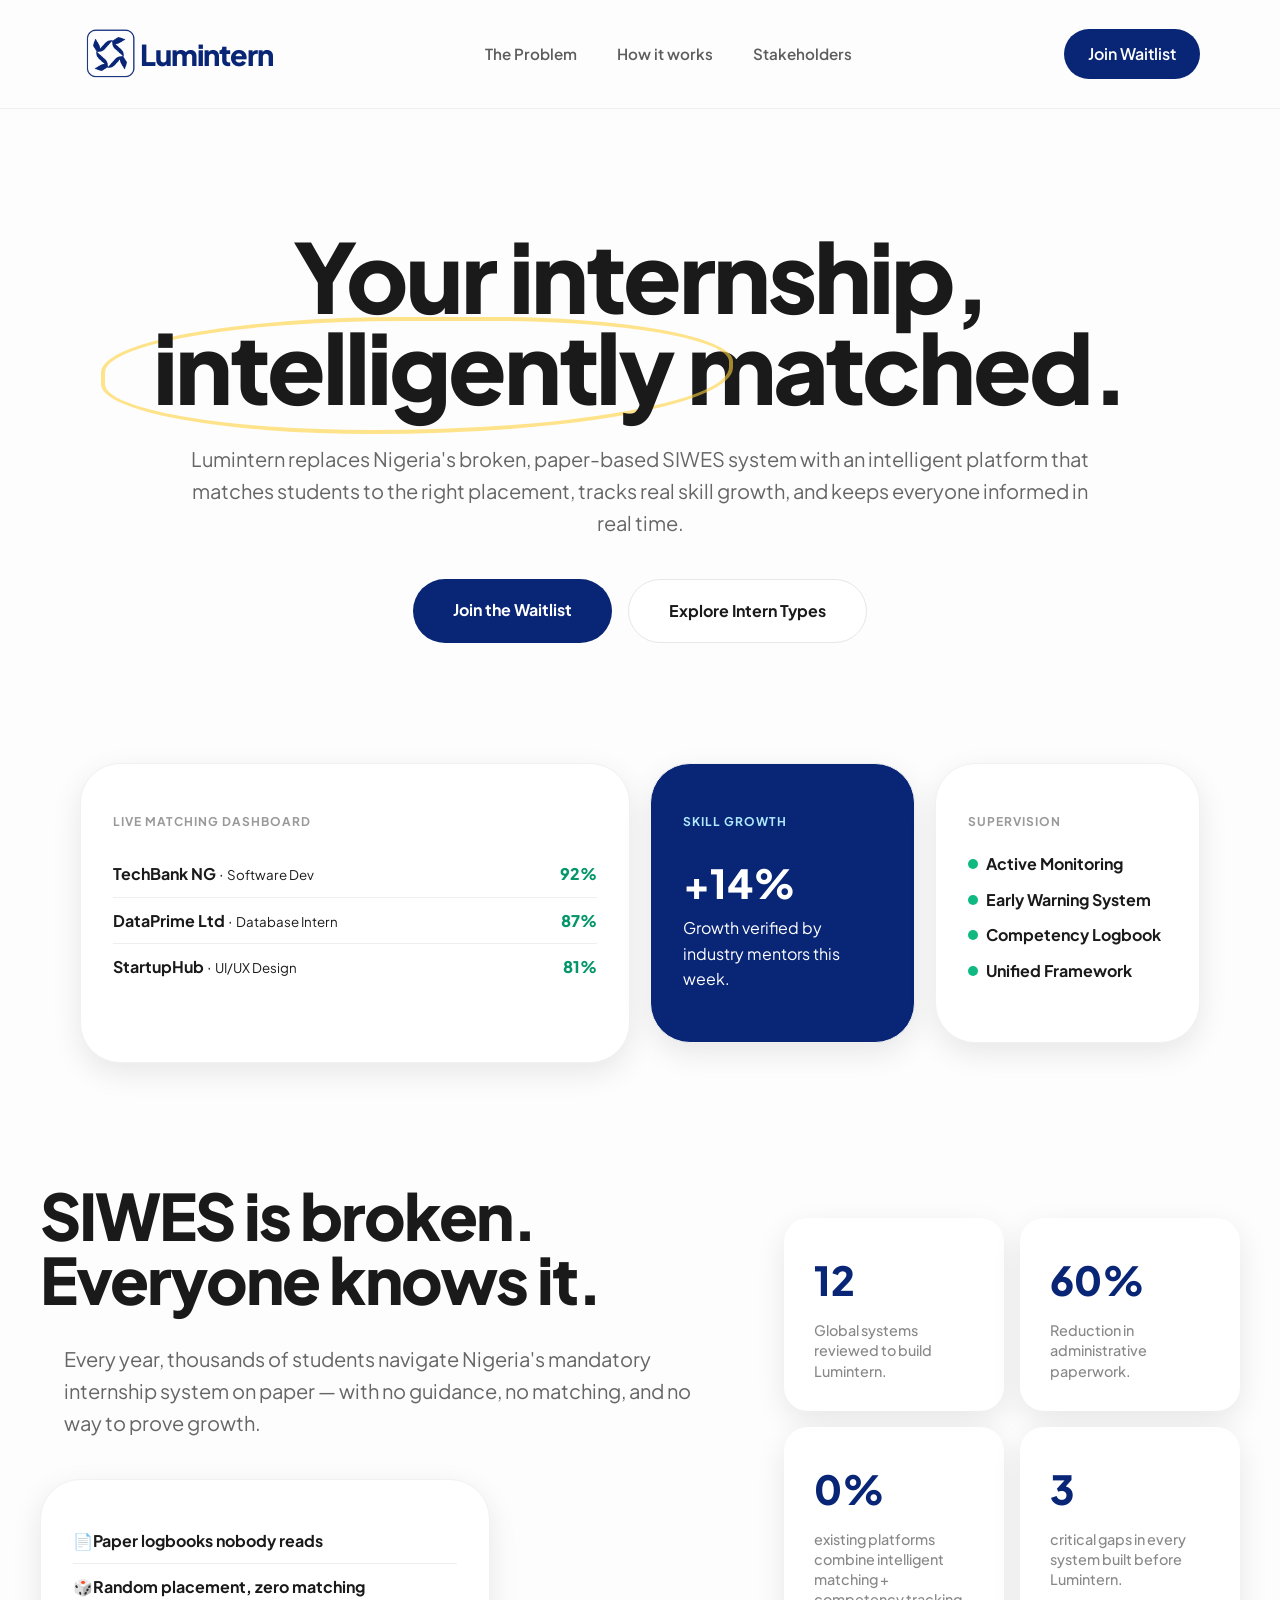
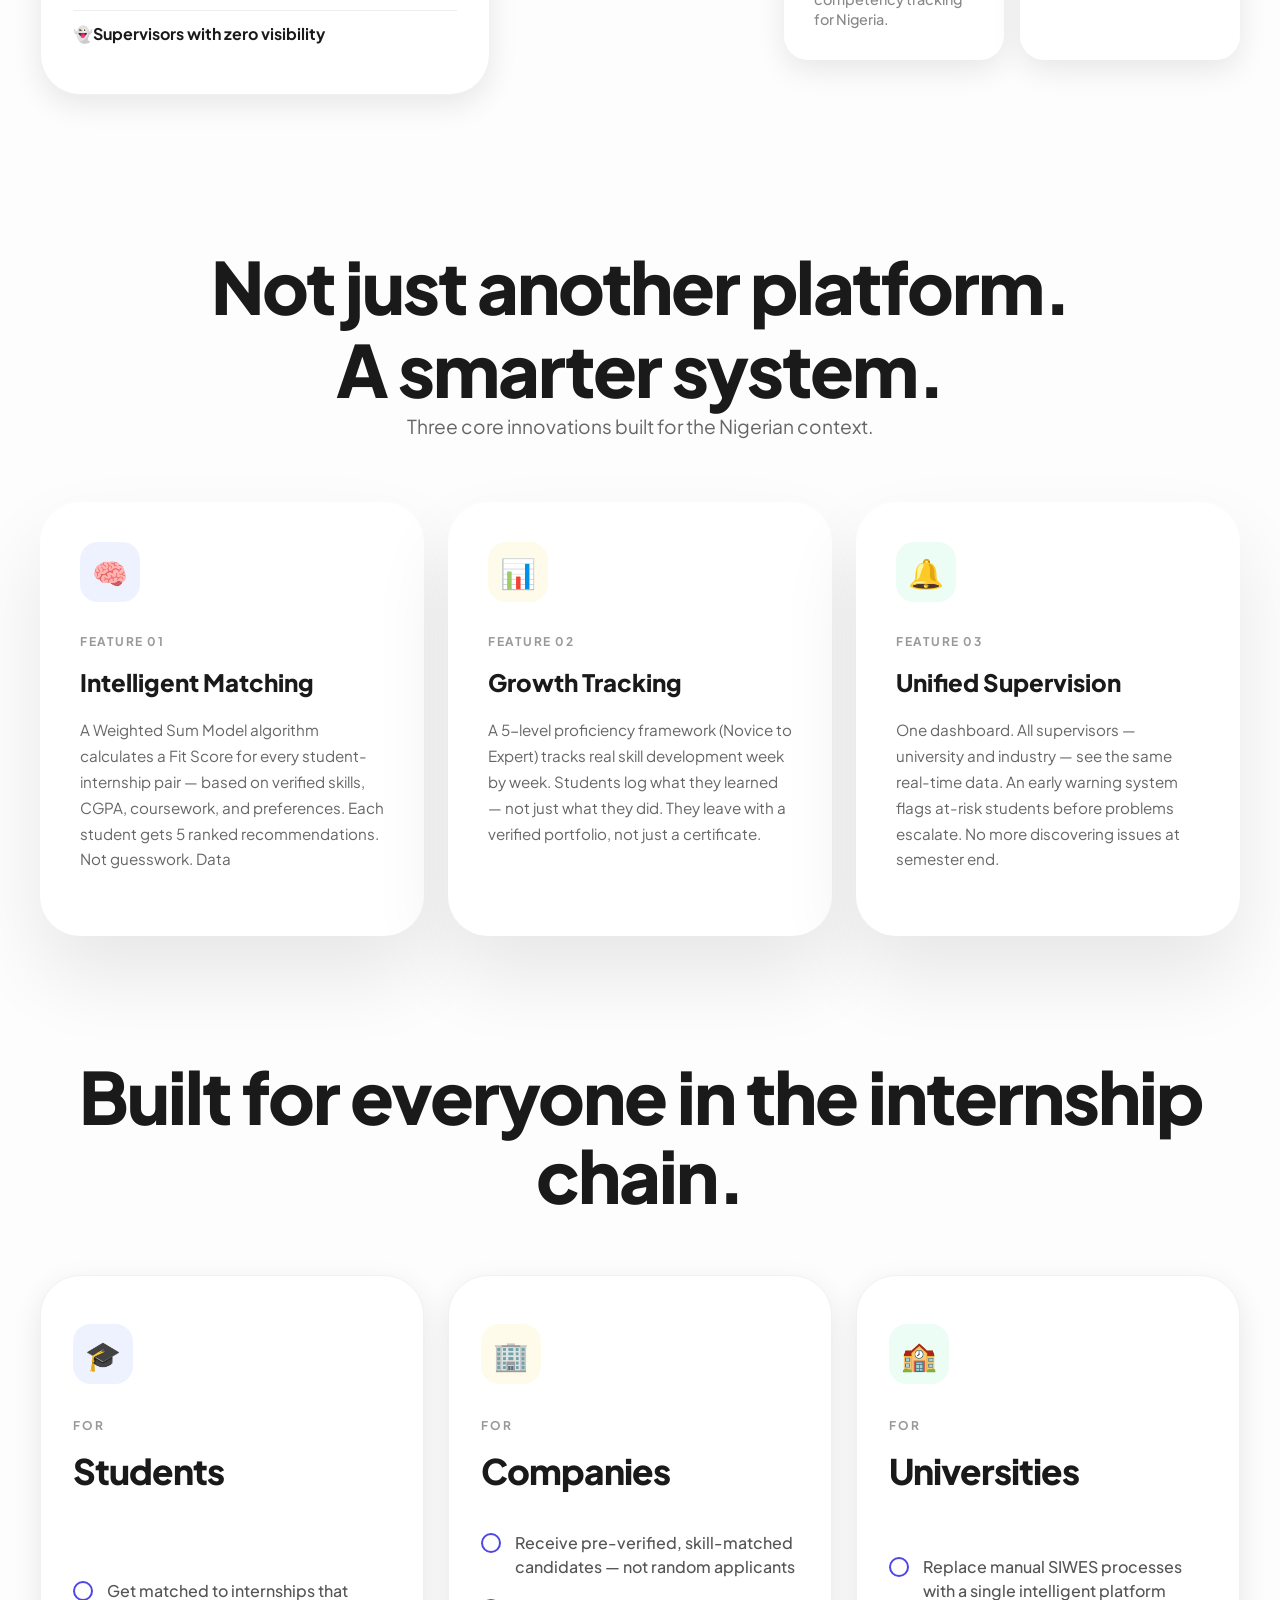
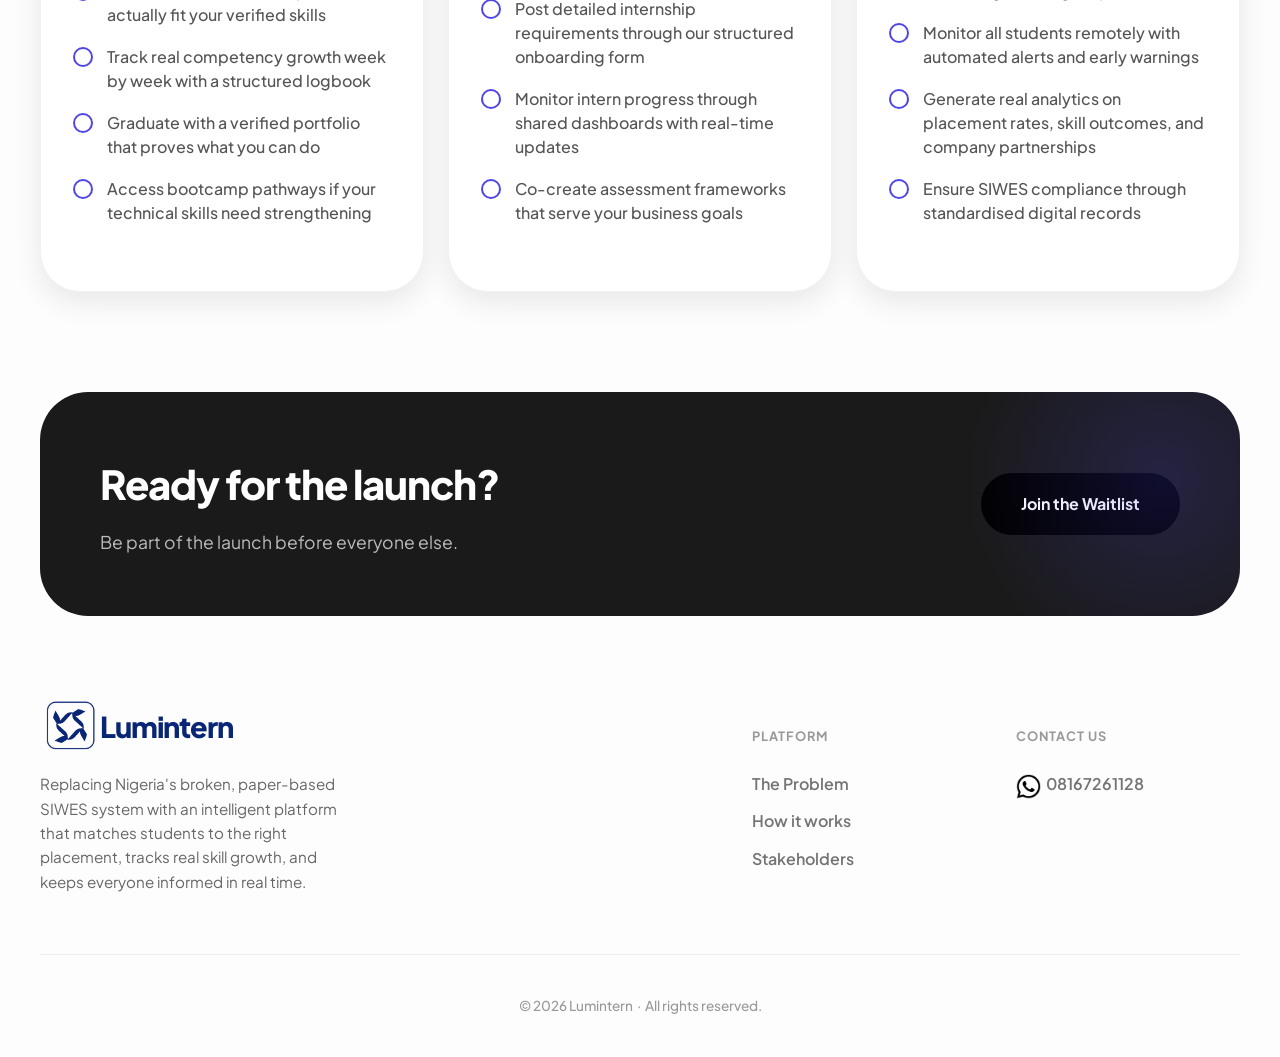
==== index.html @ 6b746ff4 "initial commit" ====
<!DOCTYPE html>
<html lang="en">
<head>
    <meta charset="UTF-8">
    <meta name="viewport" content="width=device-width, initial-scale=1.0">
    <title>Lumintern | Nigeria's Intelligent Internship Platform</title>
    <link rel="preconnect" href="https://fonts.googleapis.com">
    <link rel="preconnect" href="https://fonts.gstatic.com" crossorigin>
    <link href="https://fonts.googleapis.com/css2?family=Plus+Jakarta+Sans:wght@400;500;600;700;800&display=swap" rel="stylesheet">
    
    <style>
        :root {
            --bg: #FDFDFD;
            --text: #1A1A1A;
            --primary: #4f46e5;
            --accent: #FFD23F;
            --card-bg: #FFFFFF;
            --student-bg: #EEF2FF;
            --company-bg: #FFFBEB;
            --uni-bg: #ECFDF5;
        }

        * { margin: 0; padding: 0; box-sizing: border-box; }
        html { scroll-behavior: smooth; }

        body {
            font-family: 'Plus Jakarta Sans', sans-serif;
            background-color: var(--bg);
            color: var(--text);
            line-height: 1.6;
        }

        /* ── NAVIGATION ── */
        nav {
            display: flex;
            justify-content: space-between;
            align-items: center;
            padding: 24px 80px;
            position: sticky;
            top: 0;
            background: rgba(253, 253, 253, 0.9);
            backdrop-filter: blur(10px);
            z-index: 1000;
            border-bottom: 1px solid rgba(0,0,0,0.05);
        }

        .logo { font-weight: 800; font-size: 1.8rem; letter-spacing: -1px; text-decoration: none; color: var(--text); }
        
        .nav-links { display: flex; gap: 40px; list-style: none; }
        .nav-links a { text-decoration: none; color: var(--text); font-weight: 600; font-size: 0.95rem; opacity: 0.7; }
        .btn-nav { background: #092676; color: white; padding: 12px 24px; border-radius: 100px; text-decoration: none; font-weight: 600; }


        .top-logo{
            display: flex;
            align-items: center;

        }
        .top-logo a{
            color: #092676;
        }
        .Bottom-logo{
             display: flex;
            align-items: center;
        }

        .Bottom-logo a{
               color: #092676;
        }

        /* ── HERO SECTION ── */
        .hero { text-align: center; padding: 120px 20px 80px; max-width: 1100px; margin: 0 auto; }
        .tagline { background: #f1f5f9; padding: 8px 16px; border-radius: 100px; font-size: 0.85rem; font-weight: 700; color: var(--primary); margin-bottom: 24px; display: inline-block; }
        
        .hero h1 { font-size: clamp(3rem, 8vw, 6rem); font-weight: 800; line-height: 0.95; letter-spacing: -3px; margin-bottom: 32px; }
        .highlight { position: relative; z-index: 1; }
        .highlight::after { content: ""; position: absolute; left: -10%; top: 10%; width: 120%; height: 90%; border: 4px solid var(--accent); border-radius: 50% 40% 60% 45%; z-index: -1; opacity: 0.6; }

        .hero p { font-size: 1.25rem; color: #666; max-width: 900px; margin: 0 auto 40px; }
        .cta-group { display: flex; gap: 16px; justify-content: center; }
        .btn-primary { background: #092676; color: white; padding: 18px 40px; border-radius: 100px; text-decoration: none; font-weight: 700; transition: 0.3s; }
        .btn-secondary { background: white; border: 1px solid #E5E7EB; color: var(--text); padding: 18px 40px; border-radius: 100px; text-decoration: none; font-weight: 700; }

        /* ── BENTO DASHBOARD ── */
        .dashboard-grid { max-width: 1200px; margin: 40px auto 100px; display: grid; grid-template-columns: repeat(4, 1fr); gap: 20px; padding: 0 40px; }
        .card { background: var(--card-bg); border-radius: 32px; padding: 32px; border: 1px solid #F1F1F1; box-shadow: 0 10px 30px rgba(0,0,0,0.19); }
        .card-main { grid-column: span 2; grid-row: span 2; }
        .card h4 { font-size: 0.75rem; text-transform: uppercase; color: #999; margin-bottom: 20px; letter-spacing: 1px; }

        /* ── STAKEHOLDERS ── */
        .stakeholders { padding: 100px 40px; background: #F8F9FA; border-radius: 60px; margin: 0 20px; }
        .section-title { text-align: center; font-size: 3.5rem; font-weight: 800; letter-spacing: -2px; margin-bottom: 60px; }
        .stakeholder-grid { display: grid; grid-template-columns: repeat(3, 1fr); gap: 24px; max-width: 1200px; margin: 0 auto; }
        .s-card { border-radius: 40px; padding: 48px 32px; transition: 0.3s; border: 1px solid rgba(0,0,0,0.03); text-align: left; }
        .s-card:hover { transform: translateY(-10px); }
        .s-card h3 { font-size: 1.8rem; font-weight: 800; margin: 24px 0 16px; color: var(--text); }
        .s-card ul { list-style: none; opacity: 0.8; font-weight: 600; }
        .s-card li { margin-bottom: 12px; display: flex; gap: 10px; }

        .icon-box { width: 56px; height: 56px; background: white; border-radius: 16px; display: flex; align-items: center; justify-content: center; font-size: 1.5rem; box-shadow: 0 8px 16px rgba(0,0,0,0.05); }

        .bg-student { background: var(--student-bg); }
        .bg-company { background: var(--company-bg); }
        .bg-uni     { background: var(--uni-bg); }


        .btn-primary-cta { background: #000000; color: white; padding: 18px 40px; border-radius: 100px; text-decoration: none; font-weight: 700; transition: 0.3s; }

        @media (max-width: 1024px) {
            nav { padding: 20px; }
            .nav-links { display: none; }
            .dashboard-grid, .stakeholder-grid { grid-template-columns: 1fr; }
            .card-main { grid-column: span 1; }
        }



        .container { max-width: 1200px; margin: 0 auto;
        padding: 20px 0px; }

        .contect-us-whatsapp{
            display: flex;
            gap: 5px;
            align-items: center;
        }
        
        .card-siwes {
            background: white;
            border-radius: 40px;
            padding: 38px 32px;
            text-align: left;
            border: 1px solid #F1F1F1;
            box-shadow: 0 10px 30px rgba(0,0,0,0.09);
            transition: transform 0.3s ease;
            display: flex;
            flex-direction: column;
            max-width:  450px;
        }

        .card-siwes:hover {
            transform: translateY(-10px);
            box-shadow: 0 40px 80px rgba(0,0,0,0.05);
        }

        /* ── SECTION 1: THE PROBLEM ── */
        .problem-section {
            display: grid;
            grid-template-columns: 1.2fr 0.8fr;
            gap: 60px;
            margin-bottom: 150px;
            align-items: center;
        }

        .problem-text h2 {
            font-size: clamp(2.5rem, 5vw, 4rem);
            font-weight: 800;
            letter-spacing: -2px;
            line-height: 1;
            margin-bottom: 32px;
        }

        .problem-statement {
            font-size: 1.25rem;
            color: #666;
            line-height: 1.6;
            border-left: 4px solid var(--accent-amber);
            padding-left: 24px;
            margin-bottom: 40px;
        }
        br{
            padding: 0;
            margin: 0;
        }
        /* Bento Stat Grid for Problems */
        .stat-grid {
            display: grid;
            grid-template-columns: 1fr 1fr;
            gap: 16px;
        }

        .stat-card {
            background: white;
            padding: 30px;
            border-radius: 24px;
            border: 1px solid var(--card-border);
            box-shadow: 0 10px 30px rgba(0,0,0,0.09);
        }

        .stat-card h3 {
            font-size: 2.5rem;
            font-weight: 800;
            margin-bottom: 8px;
            color:#092676;
        }

        .stat-card p {
            font-size: 0.9rem;
            color: #888;
            font-weight: 500;
            line-height: 1.4;
        }

        /* ── SECTION 2: THE SYSTEM ── */
        .system-header {
            text-align: center;
            margin-bottom: 60px;
        }

        .system-header h2 {
            font-size: 4.5rem;
            font-weight: 800;
            letter-spacing: -2px;
            line-height: 1.15;
        }

        .system-grid {
            display: grid;
            grid-template-columns: repeat(3, 1fr);
            gap: 24px;
        }

        .feature-card {
            background: white;
            padding: 40px;
            border-radius: 40px;
            border: 1px solid var(--card-border);
            display: flex;
            flex-direction: column;
            transition: 0.3s;
            box-shadow: 0 40px 80px rgba(0,0,0,0.09);
        }

        .feature-card:hover {
            transform: translateY(-10px);
            box-shadow: 0 40px 80px rgba(0,0,0,0.25);
        }

        .feature-icon {
            width: 60px;
            height: 60px;
            border-radius: 18px;
            display: flex;
            align-items: center;
            justify-content: center;
            font-size: 1.8rem;
            margin-bottom: 30px;
        }

        /* Feature specific icons/tags */
        .icon-blue { background: #EEF2FF; color: var(--primary); }
        .icon-amber { background: #FFFBEB; color: var(--accent-amber); }
        .icon-teal { background: #ECFDF5; color: var(--accent-teal); }

        .feature-card h4 {
            font-size: 0.75rem;
            text-transform: uppercase;
            letter-spacing: 1.5px;
            color: #999;
            margin-bottom: 12px;
        }

        .feature-card h3 {
            font-size: 1.5rem;
            font-weight: 800;
            margin-bottom: 16px;
        }

        .feature-card p {
            font-size: 0.95rem;
            color: #666;
            line-height: 1.7;
            margin-bottom: 24px;
        }

        .feature-tag {
            margin-top: auto;
            display: inline-block;
            padding: 6px 14px;
            background: #F8F9FA;
            border-radius: 100px;
            font-size: 0.75rem;
            font-weight: 700;
            color: #666;
        }

        @media (max-width: 992px) {
            .problem-section, .system-grid { grid-template-columns: 1fr; }
        }


        .stakeholder-container { 
            max-width: 1200px; 
            margin: 0 auto; 
            text-align: center; 
        padding: 100px 0px;}

        .header h2 {
            font-size: clamp(2.5rem, 8vw, 4.5rem);
            font-weight: 800;
            letter-spacing: -2px;
            line-height: 1.1;
            margin-bottom: 60px;
        }

        .stakeholder-grid {
            display: grid;
            grid-template-columns: repeat(3, 1fr);
            gap: 24px;
        }

        .card {
            background: white;
            border-radius: 40px;
            padding: 48px 32px;
            text-align: left;
            border: 1px solid #F1F1F1;
            box-shadow: 0 10px 30px rgba(0,0,0,0.09);
            transition: transform 0.3s ease;
            display: flex;
            flex-direction: column;
        }

        .card:hover {
            transform: translateY(-10px);
            box-shadow: 0 40px 80px rgba(0,0,0,0.05);
        }

        .icon-wrap {
            width: 60px;
            height: 60px;
            border-radius: 18px;
            display: flex;
            align-items: center;
            justify-content: center;
            font-size: 1.8rem;
            margin-bottom: 32px;
        }

        /* Themed Icon Boxes */
        .icon-student { background: #EEF2FF; }
        .icon-company { background: #FFFBEB; }
        .icon-uni     { background: #ECFDF5; }

        .label {
            font-size: 0.75rem;
            text-transform: uppercase;
            letter-spacing: 2px;
            font-weight: 700;
            color: #999;
            margin-bottom: 8px;
        }

        .card h3 {
            font-size: 2.2rem;
            font-weight: 800;
            letter-spacing: -1px;
            margin: 0 0 32px 0;
        }

        .perks-list {
            list-style: none;
            padding: 0;
            margin-top: auto;
        }

        .perks-list li {
            font-size: 1rem;
            font-weight: 500;
            line-height: 1.5;
            margin-bottom: 18px;
            display: flex;
            gap: 14px;
            color: #555;
        }

        /* The blue circle bullets from your screenshot */
        .bullet {
            width: 20px;
            height: 20px;
            border-radius: 50%;
            border: 2px solid var(--primary);
            flex-shrink: 0;
            margin-top: 2px;
            position: relative;
        }

        @media (max-width: 1024px) {
            .stakeholder-grid { grid-template-columns: 1fr; }
            .card { padding: 40px; }
        }


        .footer-container {
            max-width: 1200px;
            margin: 0 auto;
        }

        /* ── NEWSLETTER / WAITLIST CARD ── */
        .waitlist-card {
            background: var(--text);
            color: white;
            border-radius: 48px;
            padding: 60px;
            display: flex;
            justify-content: space-between;
            align-items: center;
            gap: 40px;
            margin-bottom: 80px;
            position: relative;
            overflow: hidden;
        }

        /* Subtle background glow */
        .waitlist-card::after {
            content: "";
            position: absolute;
            top: -50%;
            right: -10%;
            width: 400px;
            height: 400px;
            background: radial-gradient(circle, rgba(79, 70, 229, 0.2) 0%, transparent 70%);
            pointer-events: none;
        }

        .waitlist-content h2 {
            font-size: 2.5rem;
            font-weight: 800;
            letter-spacing: -1px;
            margin-bottom: 12px;
        }

        .waitlist-content p {
            font-size: 1.1rem;
            opacity: 0.7;
            max-width: 400px;
        }

        .waitlist-form {
            display: flex;
            gap: 12px;
            
            max-width: 500px;
        }

        .waitlist-form input {
            flex: 1;
            padding: 18px 24px;
            border-radius: 100px;
            border: 1px solid rgba(255,255,255,0.1);
            background: rgba(255,255,255,0.05);
            color: white;
            font-family: inherit;
            font-size: 1rem;
            outline: none;
        }

        .waitlist-form input:focus {
            border-color: var(--primary);
            background: rgba(255,255,255,0.1);
        }

        .btn-submit {
            background: white;
            color: var(--text);
            padding: 20px 32px;
            border-radius: 100px;
            border: none;
            font-weight: 700;
            cursor: pointer;
            transition: 0.2s;
        }

        .btn-submit:hover {
            background: var(--primary);
            color: white;
            transform: scale(1.05);
        }

        /* ── FOOTER LINKS ── */
        .main-footer {
            display: grid;
            grid-template-columns: 3fr 1fr 1fr;
            gap: 40px;
            padding-bottom: 60px;
            border-bottom: 1px solid #eee;
        }

        .brand-info p {
            color: #666;
            font-size: 0.95rem;
            max-width: 300px;
            margin-top: 16px;
        }

        .footer-col h4 {
            margin-top: 30px;
            font-size: 0.8rem;
            text-transform: uppercase;
            letter-spacing: 1px;
            color: #999;
            margin-bottom: 24px;
        }

        .footer-col ul {
            list-style: none;
            padding: 0;
        }

        .footer-col li {
            margin-bottom: 12px;
        }

        .footer-col a {
            text-decoration: none;
            color: var(--text);
            font-weight: 600;
            opacity: 0.6;
            transition: 0.2s;
        }

        .footer-col a:hover {
            opacity: 1;
            color: var(--primary);
        }

        .bottom-bar {
            padding: 40px 0;
            color: #999;
            font-size: 0.85rem;
            font-weight: 500;
            text-align: center;
        }

        @media (max-width: 992px) {
            .waitlist-card { flex-direction: column; text-align: center; padding: 40px 20px; }
            .waitlist-form { flex-direction: column; width: 100%; }
            .btn-submit { padding: 18px; }
            .main-footer { grid-template-columns: 1fr 1fr; }
        }

        
    </style>
</head>
<body>

    <nav>
        <div class="top-logo">
            <img src="images/blueGroup 128.png" alt="Top-logo" width="60px" height="60px">
            <a href="#" class="logo">Lumintern</span></a>
        </div>
        <ul class="nav-links">
            <li><a href="#problem">The Problem</a></li>
            <li><a href="#how">How it works</a></li>
            <li><a href="#who">Stakeholders</a></li>
        </ul>
        <a href="halt.html" class="btn-nav">Join Waitlist</a>
    </nav>

    <header class="hero">
        
        <h1>Your internship, <br> <span class="highlight">intelligently</span> matched.</h1>
        <p>Lumintern replaces Nigeria's broken, paper-based SIWES system with an intelligent platform that matches students to the right placement, tracks real skill growth, and keeps everyone informed in real time.</p>
        <div class="cta-group">
            <a href="halt.html" class="btn-primary">Join the Waitlist</a>
            <a href="options.html" class="btn-secondary">Explore Intern Types</a>
        </div>
    </header>

    <section class="dashboard-grid">
        <div class="card card-main">
            <h4>Live Matching Dashboard</h4>
            <div style="padding: 10px 0; border-bottom: 1px solid #eee;">
                <strong>TechBank NG</strong> · <small>Software Dev</small> <span style="float:right; color:#059669; font-weight:800;">92%</span>
            </div>
            <div style="padding: 10px 0; border-bottom: 1px solid #eee;">
                <strong>DataPrime Ltd</strong> · <small>Database Intern</small> <span style="float:right; color:#059669; font-weight:800;">87%</span>
            </div>
            <div style="padding: 10px 0;">
                <strong>StartupHub</strong> · <small>UI/UX Design</small> <span style="float:right; color:#059669; font-weight:800;">81%</span>
            </div>
        </div>
        <div class="card" style="background: #092676; color: white;">
            <h4 style="color: #AFE9FD">Skill Growth</h4>
            <div style="font-size: 2.5rem; font-weight: 800;">+14%</div>
            <p>Growth verified by industry mentors this week.</p>
        </div>
        <div class="card">
            <h4>Supervision</h4>
            <div style="display: flex; align-items: center; gap: 8px; padding-bottom: 10px;">
                <div style="width:10px; height:10px; border-radius:50%; background:#10B981;"></div>
                <strong>Active Monitoring</strong>

                
            </div>

            <div style="display: flex; align-items: center; gap: 8px; padding-bottom: 10px;">
                <div style="width:10px; height:10px; border-radius:50%; background:#10B981;"></div>
                <strong>Early Warning System</strong>
                
                
            </div>

            
            <div style="display: flex; align-items: center; gap: 8px; padding-bottom: 10px;">
                <div style="width:10px; height:10px; border-radius:50%; background:#10B981;"></div>
                <strong>Competency Logbook</strong>
                
                
            </div>

            
            <div style="display: flex; align-items: center; gap: 8px; padding-bottom: 10px;">
                <div style="width:10px; height:10px; border-radius:50%; background:#10B981;"></div>
                <strong>Unified Framework </strong>
                
                
            </div>
        </div>
    </section>


    <div class="container" id="problem">
        
        <section class="problem-section">
            <div class="problem-text">
                <h2>SIWES is broken.<br>Everyone knows it.</h2>
                <p class="problem-statement">
                    Every year, thousands of students navigate Nigeria's mandatory internship system on paper — with no guidance, no matching, and no way to prove growth.
                </p>
                <div class="card-siwes">
            
            <div style="padding: 10px 0; border-bottom: 1px solid #eee;">
                <strong>📄Paper logbooks nobody reads</strong> 
            </div>
            <div style="padding: 10px 0; border-bottom: 1px solid #eee;">
                <strong>🎲Random placement, zero matching</strong>
            </div>
            <div style="padding: 10px 0;">
                <strong>👻Supervisors with zero visibility</strong>
            </div>
        </div>
            </div>

            <div class="stat-grid">
                <div class="stat-card">
                    <h3>12</h3>
                    <p>Global systems reviewed to build Lumintern.</p>
                </div>
                <div class="stat-card">
                    <h3>60%</h3>
                    <p>Reduction in administrative paperwork.</p>
                </div>
                <div class="stat-card">
                    <h3>0%</h3>
                    <p>existing platforms combine intelligent matching + competency tracking for Nigeria.</p>
                </div>
                <div class="stat-card">
                    <h3>3</h3>
                    <p>critical gaps in every system built before Lumintern.</p>
                </div>
                
        </section>

        <section class="system-header" id="how">
            <h2>Not just another platform.<br>A smarter system.</h2>
            <p style="color: #666; font-size: 1.2rem;">Three core innovations built for the Nigerian context.</p>
        </section>

        <main class="system-grid">
            <div class="feature-card">
                <div class="feature-icon icon-blue">🧠</div>
                <h4>Feature 01</h4>
                <h3>Intelligent Matching</h3>
                <p>A Weighted Sum Model algorithm calculates a Fit Score for every student-internship pair — based on verified skills, CGPA, coursework, and preferences. Each student gets 5 ranked recommendations. Not guesswork. Data</p>
                
            </div>

            <div class="feature-card">
                <div class="feature-icon icon-amber">📊</div>
                <h4>Feature 02</h4>
                <h3>Growth Tracking</h3>
                <p>A 5-level proficiency framework (Novice to Expert) tracks real skill development week by week. Students log what they learned — not just what they did. They leave with a verified portfolio, not just a certificate.</p>
                
            </div>

            <div class="feature-card">
                <div class="feature-icon icon-teal">🔔</div>
                <h4>Feature 03</h4>
                <h3>Unified Supervision</h3>
                <p>One dashboard. All supervisors — university and industry — see the same real-time data. An early warning system flags at-risk students before problems escalate. No more discovering issues at semester end.</p>
                
            </div>
        </main>

    </div>

   <div class="stakeholder-container" id="who">
        <header class="header">
            <h2>Built for everyone
                    in the internship chain.</h2>
        </header>

        <main class="stakeholder-grid">
            
            <section class="card">
                <div class="icon-wrap icon-student">🎓</div>
                <p class="label">For</p>
                <h3>Students</h3>
                <ul class="perks-list">
                    <li><div class="bullet"></div>Get matched to internships that actually fit your verified skills</li>
                    <li><div class="bullet"></div>Track real competency growth week by week with a structured logbook</li>
                    <li><div class="bullet"></div>Graduate with a verified portfolio that proves what you can do</li>
                    <li><div class="bullet"></div>Access bootcamp pathways if your technical skills need strengthening</li>
                </ul>
            </section>

            <section class="card">
                <div class="icon-wrap icon-company">🏢</div>
                <p class="label">For</p>
                <h3>Companies</h3>
                <ul class="perks-list">
                    <li><div class="bullet"></div>Receive pre-verified, skill-matched candidates — not random applicants</li>
                    <li><div class="bullet"></div>Post detailed internship requirements through our structured onboarding form</li>
                    <li><div class="bullet"></div>Monitor intern progress through shared dashboards with real-time updates</li>
                    <li><div class="bullet"></div>Co-create assessment frameworks that serve your business goals</li>
                </ul>
            </section>

            <section class="card">
                <div class="icon-wrap icon-uni">🏫</div>
                <p class="label">For</p>
                <h3>Universities</h3>
                <ul class="perks-list">
                    <li><div class="bullet"></div>Replace manual SIWES processes with a single intelligent platform</li>
                    <li><div class="bullet"></div>Monitor all students remotely with automated alerts and early warnings</li>
                    <li><div class="bullet"></div>Generate real analytics on placement rates, skill outcomes, and company partnerships</li>
                    <li><div class="bullet"></div>Ensure SIWES compliance through standardised digital records</li>
                </ul>
            </section>

        </main>
    </div> 
<footer class="footer-container">
        
        <section class="waitlist-card">
            <div class="waitlist-content">
                <h2>Ready for the launch?</h2>
                <p>Be part of the launch before everyone else.</p>
            </div>
            <form class="waitlist-form">
                
                <a href="halt.html" class="btn-primary-cta">Join the Waitlist</a>
            </form>
        </section>

        <div class="main-footer">
            <div class="brand-info">
                <div class="Bottom-logo">
                    <img src="images/blueGroup 128.png" alt="Top-logo" width="60px" height="60px">
                    <a href="#" class="logo">Lumi<span>ntern</span></a>
                </div>
                
                <p>Replacing Nigeria's broken, paper-based SIWES system with an 
                    intelligent platform that matches students to the
                     right placement, tracks real skill growth, and keeps everyone informed in real time.</p>
            </div>
            
            <div class="footer-col">
                <h4>Platform</h4>
                <ul>
                    <li><a href="#problem">The Problem</a></li>
                    <li><a href="#how">How it works</a></li>
                    <li><a href="#who">Stakeholders</a></li>
                </ul>
            </div>

             <div class="footer-col">
                <h4>Contact Us</h4>
                <ul class="contect-us-whatsapp">
                    <span><img src="images/whatsapp.png" alt="" width="25px" height="25px"></span>
                    <li><a href="https://wa.me/2348167261128" target="_blank">08167261128</a></li>
                </ul>
            </div>

           
        </div>

        <div class="bottom-bar" style="text-align: center;">
            <p >&copy; 2026 Lumintern &nbsp;·&nbsp; All rights reserved.</p>
            
        </div>
    </footer>
</body>
</html>
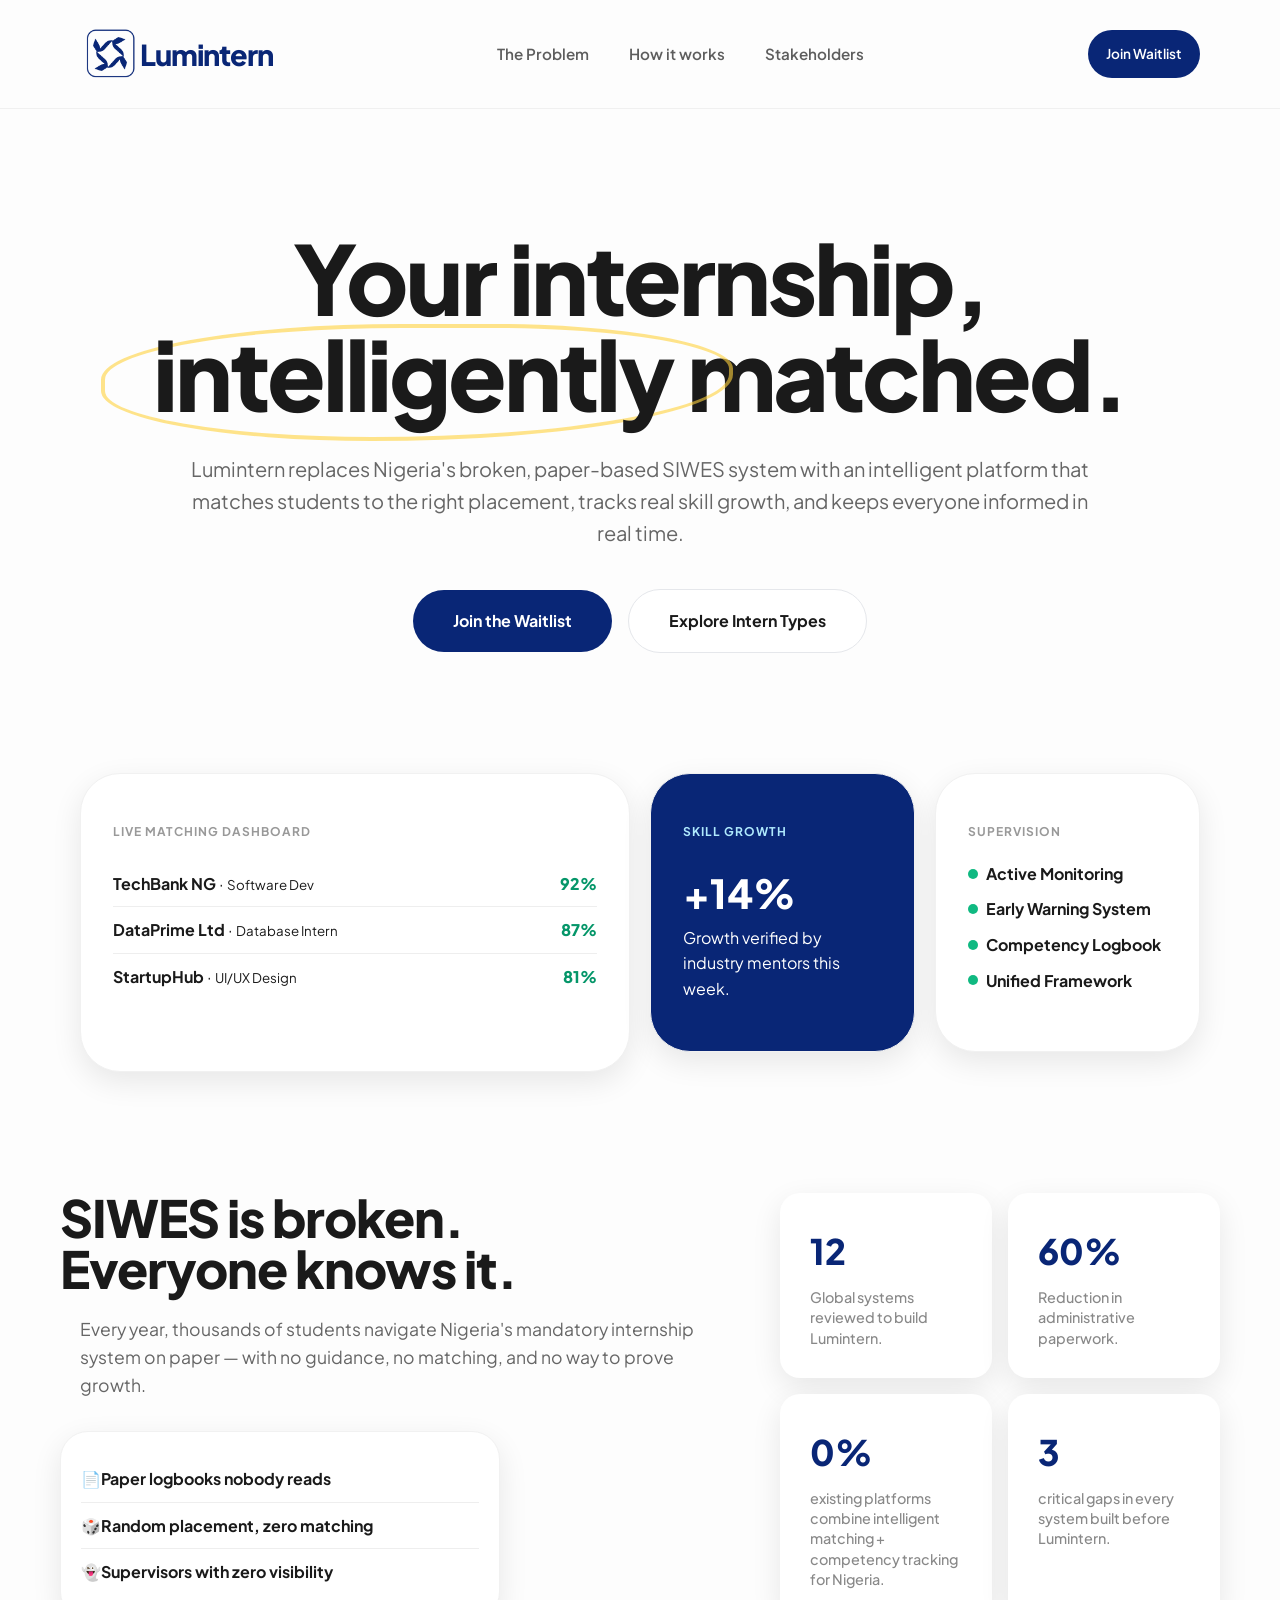
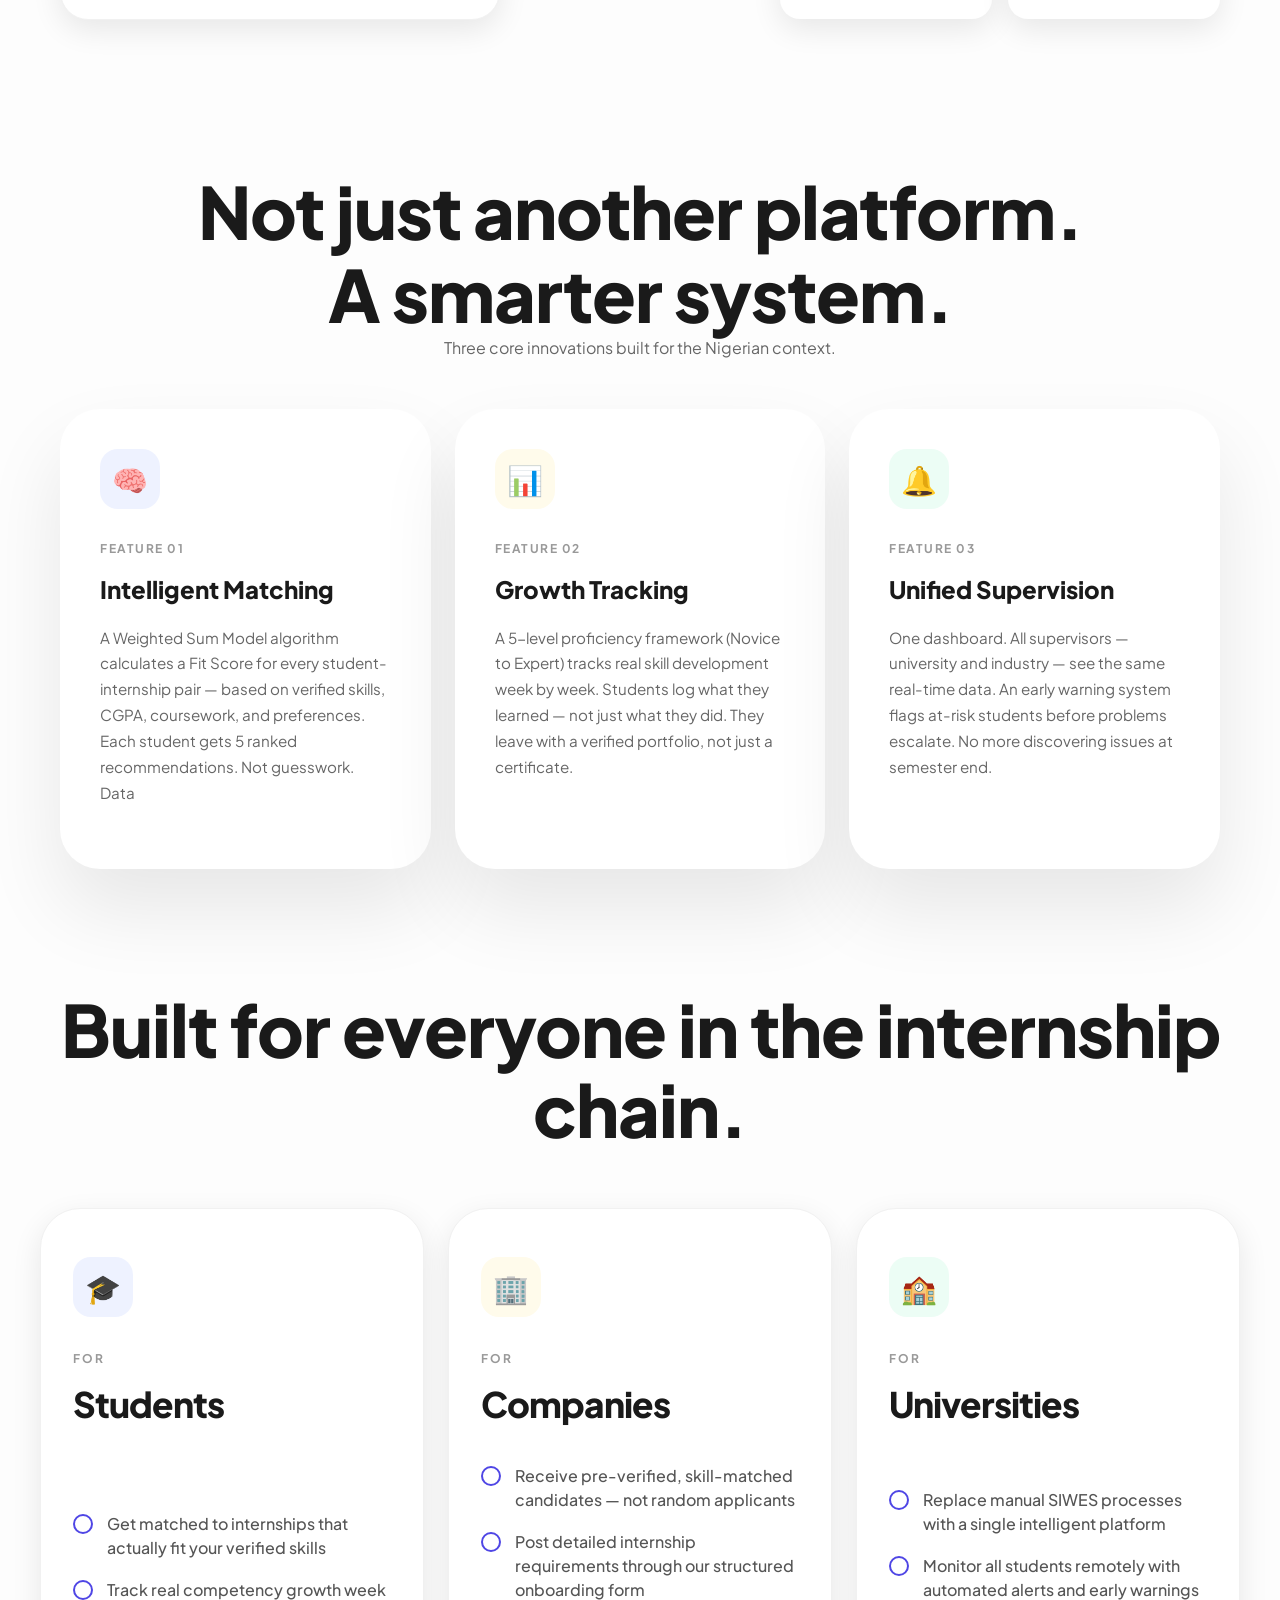
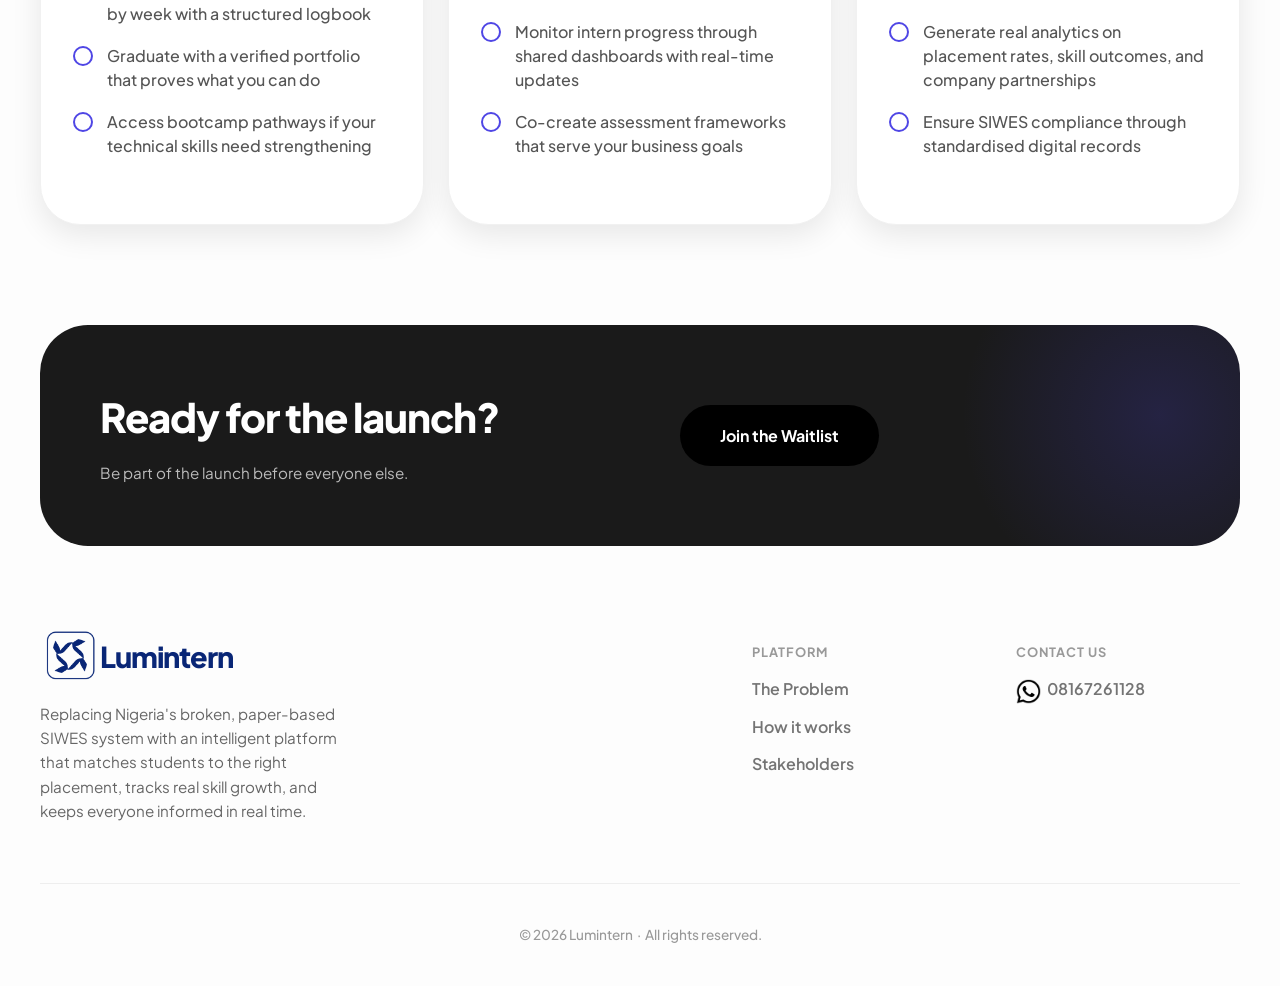
==== commit 90574453: "Added responsiveness for onboarding form" ====
--- a/index.html
+++ b/index.html
@@ -35,7 +35,7 @@
             display: flex;
             justify-content: space-between;
             align-items: center;
-            padding: 24px 80px;
+            padding: 16px 20px;
             position: sticky;
             top: 0;
             background: rgba(253, 253, 253, 0.9);
@@ -48,7 +48,7 @@
         
         .nav-links { display: flex; gap: 40px; list-style: none; }
         .nav-links a { text-decoration: none; color: var(--text); font-weight: 600; font-size: 0.95rem; opacity: 0.7; }
-        .btn-nav { background: #092676; color: white; padding: 12px 24px; border-radius: 100px; text-decoration: none; font-weight: 600; }
+        .btn-nav { background: #092676; color: white; padding: 12px 24px; border-radius: 100px; text-decoration: none; font-weight: 600; min-height: 48px; display: inline-flex; align-items: center; }
 
 
         .top-logo{
@@ -69,28 +69,28 @@
         }
 
         /* ── HERO SECTION ── */
-        .hero { text-align: center; padding: 120px 20px 80px; max-width: 1100px; margin: 0 auto; }
+        .hero { text-align: center; padding: 64px 20px 48px; max-width: 1100px; margin: 0 auto; }
         .tagline { background: #f1f5f9; padding: 8px 16px; border-radius: 100px; font-size: 0.85rem; font-weight: 700; color: var(--primary); margin-bottom: 24px; display: inline-block; }
         
-        .hero h1 { font-size: clamp(3rem, 8vw, 6rem); font-weight: 800; line-height: 0.95; letter-spacing: -3px; margin-bottom: 32px; }
+        .hero h1 { font-size: clamp(2.2rem, 8vw, 6rem); font-weight: 800; line-height: 1.0; letter-spacing: clamp(-1px, -0.05em, -3px); margin-bottom: 24px; }
         .highlight { position: relative; z-index: 1; }
         .highlight::after { content: ""; position: absolute; left: -10%; top: 10%; width: 120%; height: 90%; border: 4px solid var(--accent); border-radius: 50% 40% 60% 45%; z-index: -1; opacity: 0.6; }
 
-        .hero p { font-size: 1.25rem; color: #666; max-width: 900px; margin: 0 auto 40px; }
-        .cta-group { display: flex; gap: 16px; justify-content: center; }
-        .btn-primary { background: #092676; color: white; padding: 18px 40px; border-radius: 100px; text-decoration: none; font-weight: 700; transition: 0.3s; }
-        .btn-secondary { background: white; border: 1px solid #E5E7EB; color: var(--text); padding: 18px 40px; border-radius: 100px; text-decoration: none; font-weight: 700; }
+        .hero p { font-size: clamp(1rem, 2.5vw, 1.25rem); color: #666; max-width: 900px; margin: 0 auto 32px; }
+        .cta-group { display: flex; flex-direction: column; gap: 14px; justify-content: center; align-items: center; }
+        .btn-primary { background: #092676; color: white; padding: 16px 32px; border-radius: 100px; text-decoration: none; font-weight: 700; transition: 0.3s; display: inline-flex; align-items: center; justify-content: center; min-height: 52px; }
+        .btn-secondary { background: white; border: 1px solid #E5E7EB; color: var(--text); padding: 16px 32px; border-radius: 100px; text-decoration: none; font-weight: 700; display: inline-flex; align-items: center; justify-content: center; min-height: 52px; }
 
         /* ── BENTO DASHBOARD ── */
-        .dashboard-grid { max-width: 1200px; margin: 40px auto 100px; display: grid; grid-template-columns: repeat(4, 1fr); gap: 20px; padding: 0 40px; }
+        .dashboard-grid { max-width: 1200px; margin: 40px auto 100px; display: grid; grid-template-columns: 1fr; gap: 20px; padding: 0 20px; }
         .card { background: var(--card-bg); border-radius: 32px; padding: 32px; border: 1px solid #F1F1F1; box-shadow: 0 10px 30px rgba(0,0,0,0.19); }
         .card-main { grid-column: span 2; grid-row: span 2; }
         .card h4 { font-size: 0.75rem; text-transform: uppercase; color: #999; margin-bottom: 20px; letter-spacing: 1px; }
 
         /* ── STAKEHOLDERS ── */
-        .stakeholders { padding: 100px 40px; background: #F8F9FA; border-radius: 60px; margin: 0 20px; }
-        .section-title { text-align: center; font-size: 3.5rem; font-weight: 800; letter-spacing: -2px; margin-bottom: 60px; }
-        .stakeholder-grid { display: grid; grid-template-columns: repeat(3, 1fr); gap: 24px; max-width: 1200px; margin: 0 auto; }
+        .stakeholders { padding: 60px 20px; background: #F8F9FA; border-radius: 32px; margin: 0 12px; }
+        .section-title { text-align: center; font-size: clamp(2rem, 6vw, 3.5rem); font-weight: 800; letter-spacing: -2px; margin-bottom: 40px; }
+        .stakeholder-grid { display: grid; grid-template-columns: 1fr; gap: 24px; max-width: 1200px; margin: 0 auto; }
         .s-card { border-radius: 40px; padding: 48px 32px; transition: 0.3s; border: 1px solid rgba(0,0,0,0.03); text-align: left; }
         .s-card:hover { transform: translateY(-10px); }
         .s-card h3 { font-size: 1.8rem; font-weight: 800; margin: 24px 0 16px; color: var(--text); }
@@ -106,17 +106,12 @@
 
         .btn-primary-cta { background: #000000; color: white; padding: 18px 40px; border-radius: 100px; text-decoration: none; font-weight: 700; transition: 0.3s; }
 
-        @media (max-width: 1024px) {
-            nav { padding: 20px; }
-            .nav-links { display: none; }
-            .dashboard-grid, .stakeholder-grid { grid-template-columns: 1fr; }
-            .card-main { grid-column: span 1; }
-        }
+        /* [old mq 1 removed — replaced by mobile-first system] */
 
 
 
         .container { max-width: 1200px; margin: 0 auto;
-        padding: 20px 0px; }
+        padding: 20px 20px; }
 
         .contect-us-whatsapp{
             display: flex;
@@ -145,9 +140,9 @@
         /* ── SECTION 1: THE PROBLEM ── */
         .problem-section {
             display: grid;
-            grid-template-columns: 1.2fr 0.8fr;
+            grid-template-columns: 1fr;
             gap: 60px;
-            margin-bottom: 150px;
+            margin-bottom: 60px;
             align-items: center;
         }
 
@@ -174,7 +169,7 @@
         /* Bento Stat Grid for Problems */
         .stat-grid {
             display: grid;
-            grid-template-columns: 1fr 1fr;
+            grid-template-columns: 1fr;
             gap: 16px;
         }
 
@@ -207,7 +202,7 @@
         }
 
         .system-header h2 {
-            font-size: 4.5rem;
+            font-size: clamp(2rem, 5vw, 4.5rem);
             font-weight: 800;
             letter-spacing: -2px;
             line-height: 1.15;
@@ -215,14 +210,14 @@
 
         .system-grid {
             display: grid;
-            grid-template-columns: repeat(3, 1fr);
+            grid-template-columns: 1fr;
             gap: 24px;
         }
 
         .feature-card {
             background: white;
-            padding: 40px;
-            border-radius: 40px;
+            padding: 28px;
+            border-radius: 32px;
             border: 1px solid var(--card-border);
             display: flex;
             flex-direction: column;
@@ -283,16 +278,15 @@
             color: #666;
         }
 
-        @media (max-width: 992px) {
-            .problem-section, .system-grid { grid-template-columns: 1fr; }
-        }
+        /* [old mq 2 removed — replaced by mobile-first system] */
 
 
         .stakeholder-container { 
             max-width: 1200px; 
             margin: 0 auto; 
-            text-align: center; 
-        padding: 100px 0px;}
+            text-align: center;
+            padding: 60px 20px;
+        }
 
         .header h2 {
             font-size: clamp(2.5rem, 8vw, 4.5rem);
@@ -304,14 +298,14 @@
 
         .stakeholder-grid {
             display: grid;
-            grid-template-columns: repeat(3, 1fr);
+            grid-template-columns: 1fr;
             gap: 24px;
         }
 
         .card {
             background: white;
-            border-radius: 40px;
-            padding: 48px 32px;
+            border-radius: 32px;
+            padding: 32px 24px;
             text-align: left;
             border: 1px solid #F1F1F1;
             box-shadow: 0 10px 30px rgba(0,0,0,0.09);
@@ -351,10 +345,10 @@
         }
 
         .card h3 {
-            font-size: 2.2rem;
+            font-size: clamp(1.5rem, 3vw, 2.2rem);
             font-weight: 800;
             letter-spacing: -1px;
-            margin: 0 0 32px 0;
+            margin: 0 0 24px 0;
         }
 
         .perks-list {
@@ -384,15 +378,13 @@
             position: relative;
         }
 
-        @media (max-width: 1024px) {
-            .stakeholder-grid { grid-template-columns: 1fr; }
-            .card { padding: 40px; }
-        }
+        /* [old mq 3 removed — replaced by mobile-first system] */
 
 
         .footer-container {
             max-width: 1200px;
             margin: 0 auto;
+            padding: 0 20px;
         }
 
         /* ── NEWSLETTER / WAITLIST CARD ── */
@@ -400,11 +392,12 @@
             background: var(--text);
             color: white;
             border-radius: 48px;
-            padding: 60px;
+            padding: 40px 24px;
             display: flex;
+            flex-direction: column;
             justify-content: space-between;
             align-items: center;
-            gap: 40px;
+            gap: 24px;
             margin-bottom: 80px;
             position: relative;
             overflow: hidden;
@@ -423,7 +416,7 @@
         }
 
         .waitlist-content h2 {
-            font-size: 2.5rem;
+            font-size: clamp(1.6rem, 4vw, 2.5rem);
             font-weight: 800;
             letter-spacing: -1px;
             margin-bottom: 12px;
@@ -437,8 +430,9 @@
 
         .waitlist-form {
             display: flex;
+            flex-direction: column;
             gap: 12px;
-            
+            width: 100%;
             max-width: 500px;
         }
 
@@ -479,7 +473,7 @@
         /* ── FOOTER LINKS ── */
         .main-footer {
             display: grid;
-            grid-template-columns: 3fr 1fr 1fr;
+            grid-template-columns: 1fr;
             gap: 40px;
             padding-bottom: 60px;
             border-bottom: 1px solid #eee;
@@ -531,14 +525,586 @@
             text-align: center;
         }
 
-        @media (max-width: 992px) {
-            .waitlist-card { flex-direction: column; text-align: center; padding: 40px 20px; }
-            .waitlist-form { flex-direction: column; width: 100%; }
-            .btn-submit { padding: 18px; }
-            .main-footer { grid-template-columns: 1fr 1fr; }
-        }
-
-        
+        /* [old mq 4 removed — replaced by mobile-first system] */
+
+
+        /* ═══════════════════════════════════════════════════════════════════════
+           LUMINTERN — MOBILE-FIRST RESPONSIVE SYSTEM
+           Font: Plus Jakarta Sans  ·  Brand: #092676
+           ─────────────────────────────────────────────────────────────────────
+           Base (default)    320px – 479px   Mobile
+           @min 480px        480px – 639px   Large Phone
+           @min 640px        640px – 767px   Tablet Portrait
+           @min 768px        768px – 1023px  Tablet Landscape
+           @min 1024px       1024px – 1279px Laptop
+           @min 1280px       1280px+         Desktop
+           ═══════════════════════════════════════════════════════════════════════ */
+
+
+        /* ─────────────────────────────────────────────────────────────────────
+           BASE — 320px+  (Mobile)
+           Everything is single-column. Touch targets ≥ 48px.
+           Typography scales down. Nav simplified.
+           ───────────────────────────────────────────────────────────────────── */
+
+        /* --- Navigation --- */
+        nav {
+            padding: 14px 16px;
+        }
+        .nav-links {
+            display: none;           /* hidden on mobile — no hamburger needed for waitlist MVP */
+        }
+        .logo {
+            font-size: clamp(1.3rem, 5vw, 1.8rem);
+        }
+        .btn-nav {
+            font-size: 0.85rem;
+            padding: 10px 18px;
+        }
+        .top-logo img,
+        .Bottom-logo img {
+            width: 40px;
+            height: 40px;
+        }
+
+        /* --- Hero --- */
+        .hero {
+            padding: 56px 16px 44px;
+        }
+        .tagline {
+            font-size: 0.78rem;
+            padding: 6px 14px;
+            margin-bottom: 18px;
+        }
+        .hero h1 {
+            margin-bottom: 20px;
+        }
+        /* Decorative highlight circle — hide on very small screens to avoid overflow */
+        .highlight::after {
+            display: none;
+        }
+        .hero p {
+            font-size: 1rem;
+            margin-bottom: 28px;
+            padding: 0 4px;
+        }
+        .cta-group {
+            flex-direction: column;
+            align-items: center;
+            gap: 12px;
+        }
+        .btn-primary,
+        .btn-secondary,
+        .btn-primary-cta {
+            width: 100%;
+            max-width: 320px;
+            text-align: center;
+            padding: 16px 24px;
+            font-size: 0.95rem;
+        }
+
+        /* --- Bento Dashboard grid --- */
+        .dashboard-grid {
+            grid-template-columns: 1fr;
+            padding: 0 16px;
+            gap: 16px;
+            margin: 24px auto 60px;
+        }
+        .card-main {
+            grid-column: span 1;
+            grid-row: span 1;
+        }
+        .card {
+            border-radius: 24px;
+            padding: 24px 20px;
+        }
+
+        /* --- Stakeholders section (old .stakeholders class) --- */
+        .stakeholders {
+            padding: 48px 16px;
+            border-radius: 24px;
+            margin: 0 10px;
+        }
+        .section-title {
+            font-size: clamp(1.8rem, 6vw, 3.5rem);
+            margin-bottom: 32px;
+            letter-spacing: -1px;
+        }
+        .s-card {
+            border-radius: 24px;
+            padding: 32px 24px;
+        }
+        .s-card h3 {
+            font-size: 1.4rem;
+            margin: 16px 0 12px;
+        }
+        .s-card li {
+            font-size: 0.9rem;
+            margin-bottom: 10px;
+        }
+        .icon-box {
+            width: 48px;
+            height: 48px;
+            font-size: 1.3rem;
+        }
+
+        /* --- Problem section --- */
+        .problem-section {
+            grid-template-columns: 1fr;
+            gap: 32px;
+            margin-bottom: 60px;
+        }
+        .problem-text h2 {
+            font-size: clamp(1.9rem, 6vw, 4rem);
+            letter-spacing: -1px;
+            margin-bottom: 20px;
+        }
+        .problem-statement {
+            font-size: 1rem;
+            padding-left: 16px;
+            margin-bottom: 28px;
+        }
+        .stat-grid {
+            grid-template-columns: 1fr;
+            gap: 12px;
+        }
+        .stat-card {
+            padding: 22px;
+            border-radius: 18px;
+        }
+        .stat-card h3 {
+            font-size: 2rem;
+        }
+        .card-siwes {
+            max-width: 100%;
+            border-radius: 28px;
+            padding: 24px 20px;
+            margin-top: 8px;
+        }
+
+        /* --- System / Feature section --- */
+        .system-header {
+            margin-bottom: 40px;
+        }
+        .system-header h2 {
+            font-size: clamp(1.8rem, 6vw, 4.5rem);
+            letter-spacing: -1px;
+        }
+        .system-header p {
+            font-size: 1rem !important;
+        }
+        .system-grid {
+            grid-template-columns: 1fr;
+            gap: 16px;
+        }
+        .feature-card {
+            padding: 24px 20px;
+            border-radius: 28px;
+        }
+        .feature-icon {
+            width: 52px;
+            height: 52px;
+            font-size: 1.5rem;
+            margin-bottom: 20px;
+        }
+        .feature-card h3 {
+            font-size: 1.3rem;
+        }
+        .feature-card p {
+            font-size: 0.9rem;
+        }
+
+        /* --- Stakeholder cards (new .stakeholder-container layout) --- */
+        .stakeholder-container {
+            padding: 48px 16px;
+        }
+        .header h2 {
+            font-size: clamp(1.8rem, 6vw, 4.5rem);
+            letter-spacing: -1px;
+            margin-bottom: 36px;
+        }
+        .stakeholder-grid {
+            grid-template-columns: 1fr;
+            gap: 16px;
+        }
+        .card h3 {
+            font-size: clamp(1.4rem, 4vw, 2.2rem);
+        }
+        .icon-wrap {
+            width: 52px;
+            height: 52px;
+            font-size: 1.5rem;
+            margin-bottom: 20px;
+        }
+        .perks-list li {
+            font-size: 0.92rem;
+            gap: 10px;
+            margin-bottom: 14px;
+        }
+
+        /* --- Footer / Waitlist --- */
+        .footer-container {
+            padding: 0 16px;
+        }
+        .waitlist-card {
+            flex-direction: column;
+            text-align: center;
+            padding: 36px 20px;
+            border-radius: 32px;
+            gap: 24px;
+            margin-bottom: 48px;
+        }
+        .waitlist-content h2 {
+            font-size: clamp(1.5rem, 5vw, 2.5rem);
+        }
+        .waitlist-content p {
+            font-size: 0.95rem;
+            max-width: 100%;
+        }
+        .waitlist-form {
+            flex-direction: column;
+            width: 100%;
+            align-items: center;
+        }
+        .waitlist-form input {
+            width: 100%;
+            max-width: 360px;
+            padding: 15px 20px;
+            font-size: 0.95rem;
+        }
+        .btn-submit {
+            width: 100%;
+            max-width: 360px;
+            padding: 16px 24px;
+            min-height: 52px;
+        }
+        .btn-primary-cta {
+            display: inline-flex;
+            align-items: center;
+            justify-content: center;
+            min-height: 52px;
+            font-size: 0.95rem;
+        }
+        .main-footer {
+            grid-template-columns: 1fr;
+            gap: 24px;
+            padding-bottom: 40px;
+        }
+        .brand-info p {
+            max-width: 100%;
+            font-size: 0.9rem;
+        }
+        .footer-col h4 {
+            margin-top: 16px;
+            margin-bottom: 14px;
+        }
+        .bottom-bar {
+            padding: 28px 0;
+            font-size: 0.8rem;
+        }
+        .contect-us-whatsapp {
+            flex-direction: column;
+            align-items: flex-start;
+            gap: 6px;
+        }
+
+
+        /* ─────────────────────────────────────────────────────────────────────
+           480px+  (Large Phone)
+           Two-column stat grid. CTAs side by side. More breathing room.
+           ───────────────────────────────────────────────────────────────────── */
+        @media (min-width: 480px) {
+
+            nav { padding: 16px 24px; }
+            .top-logo img, .Bottom-logo img { width: 48px; height: 48px; }
+
+            .hero { padding: 72px 24px 52px; }
+            .hero p { font-size: 1.05rem; }
+
+            .cta-group {
+                flex-direction: row;
+                flex-wrap: wrap;
+                justify-content: center;
+                gap: 14px;
+            }
+            .btn-primary,
+            .btn-secondary,
+            .btn-primary-cta {
+                width: auto;
+                max-width: none;
+            }
+
+            .dashboard-grid { padding: 0 24px; gap: 16px; }
+
+            /* Stat grid → 2 columns */
+            .stat-grid { grid-template-columns: 1fr 1fr; gap: 14px; }
+
+            .waitlist-card { padding: 40px 28px; }
+            .waitlist-form input,
+            .btn-submit { max-width: 100%; }
+
+            .main-footer { grid-template-columns: 1fr 1fr; gap: 28px; }
+
+            .contect-us-whatsapp { flex-direction: row; align-items: center; }
+        }
+
+
+        /* ─────────────────────────────────────────────────────────────────────
+           640px+  (Tablet Portrait)
+           2-col grids appear. Nav links show. Hero gets more vertical space.
+           ───────────────────────────────────────────────────────────────────── */
+        @media (min-width: 640px) {
+
+            nav {
+                padding: 18px 40px;
+            }
+            /* Show nav links at tablet portrait */
+            .nav-links {
+                display: flex;
+                gap: 28px;
+            }
+            .nav-links a { font-size: 0.9rem; }
+
+            .hero { padding: 88px 32px 64px; }
+            .hero h1 { margin-bottom: 24px; }
+            /* Restore decorative circle at tablet */
+            .highlight::after { display: block; }
+            .hero p { font-size: 1.1rem; padding: 0; }
+
+            /* Dashboard: 2-col at tablet portrait */
+            .dashboard-grid {
+                grid-template-columns: repeat(2, 1fr);
+                padding: 0 32px;
+            }
+            .card-main { grid-column: span 2; }
+            .card { border-radius: 28px; padding: 28px 24px; }
+
+            .stakeholders { padding: 60px 28px; border-radius: 36px; }
+            .stakeholder-grid { grid-template-columns: repeat(2, 1fr); }
+
+            .problem-section { gap: 40px; margin-bottom: 80px; }
+            .stat-grid { gap: 16px; }
+            .stat-card { padding: 26px; }
+
+            .system-grid { grid-template-columns: repeat(2, 1fr); gap: 18px; }
+            .feature-card { padding: 28px 24px; border-radius: 32px; }
+
+            .stakeholder-container { padding: 64px 32px; }
+            .header h2 { margin-bottom: 44px; }
+            .stakeholder-grid { grid-template-columns: repeat(2, 1fr); gap: 18px; }
+            .card h3 { font-size: 1.7rem; }
+            .perks-list li { font-size: 0.95rem; }
+
+            .waitlist-card { padding: 48px 36px; border-radius: 40px; }
+            .footer-container { padding: 0 32px; }
+            .main-footer { grid-template-columns: 2fr 1fr 1fr; gap: 32px; }
+        }
+
+
+        /* ─────────────────────────────────────────────────────────────────────
+           768px+  (Tablet Landscape)
+           Problem section → 2-col. 3-col grids begin. More generous spacing.
+           ───────────────────────────────────────────────────────────────────── */
+        @media (min-width: 768px) {
+
+            nav { padding: 20px 52px; }
+            .nav-links { gap: 36px; }
+            .nav-links a { font-size: 0.92rem; }
+            .top-logo img, .Bottom-logo img { width: 56px; height: 56px; }
+
+            .hero { padding: 96px 40px 72px; }
+            .hero p { font-size: 1.15rem; }
+            .cta-group { gap: 16px; }
+            .btn-primary,
+            .btn-secondary,
+            .btn-primary-cta { padding: 16px 36px; font-size: 1rem; }
+
+            /* Dashboard: 4-col on tablet landscape */
+            .dashboard-grid {
+                grid-template-columns: repeat(4, 1fr);
+                gap: 18px;
+                padding: 0 36px;
+                margin: 36px auto 80px;
+            }
+            .card-main { grid-column: span 2; grid-row: span 2; }
+            .card { border-radius: 32px; padding: 32px 28px; }
+
+            .stakeholders { padding: 72px 36px; border-radius: 48px; margin: 0 16px; }
+            .s-card { border-radius: 32px; padding: 36px 28px; }
+            .s-card h3 { font-size: 1.6rem; }
+
+            /* Problem: 2-col layout */
+            .problem-section {
+                grid-template-columns: 1.2fr 0.8fr;
+                gap: 52px;
+                margin-bottom: 100px;
+            }
+            .problem-text h2 { font-size: clamp(2rem, 4vw, 4rem); }
+            .problem-statement { font-size: 1.1rem; padding-left: 20px; margin-bottom: 32px; }
+            .stat-card { padding: 28px; border-radius: 20px; }
+            .stat-card h3 { font-size: 2.2rem; }
+            .card-siwes { max-width: 440px; }
+
+            /* System: 3-col */
+            .system-grid { grid-template-columns: repeat(3, 1fr); gap: 22px; }
+            .system-header { margin-bottom: 48px; }
+            .feature-card { padding: 32px 28px; border-radius: 36px; }
+            .feature-icon { width: 56px; height: 56px; font-size: 1.6rem; margin-bottom: 24px; }
+            .feature-card h3 { font-size: 1.4rem; }
+            .feature-card p { font-size: 0.93rem; }
+
+            /* Stakeholder cards: 3-col */
+            .stakeholder-container { padding: 80px 36px; }
+            .stakeholder-grid { grid-template-columns: repeat(3, 1fr); gap: 22px; }
+            .card { padding: 36px 28px; border-radius: 36px; }
+            .card h3 { font-size: 1.9rem; margin: 0 0 28px 0; }
+            .icon-wrap { width: 56px; height: 56px; margin-bottom: 28px; }
+            .perks-list li { font-size: 1rem; gap: 12px; }
+
+            /* Footer */
+            .waitlist-card {
+                flex-direction: row;
+                text-align: left;
+                padding: 52px 48px;
+                gap: 32px;
+            }
+            .waitlist-form { flex-direction: row; align-items: center; }
+            .waitlist-form input { max-width: 260px; }
+            .btn-submit { width: auto; padding: 18px 28px; }
+            .footer-container { padding: 0 36px; }
+            .main-footer { grid-template-columns: 3fr 1fr 1fr; gap: 36px; }
+        }
+
+
+        /* ─────────────────────────────────────────────────────────────────────
+           1024px+  (Laptop / Small Desktop)
+           Full nav. Generous padding. Dashboard and grids at peak layout.
+           ───────────────────────────────────────────────────────────────────── */
+        @media (min-width: 1024px) {
+
+            nav { padding: 22px 64px; }
+            .nav-links { gap: 40px; }
+            .nav-links a { font-size: 0.95rem; }
+            .top-logo img, .Bottom-logo img { width: 60px; height: 60px; }
+
+            .hero { padding: 110px 20px 80px; }
+            .hero p { font-size: 1.2rem; }
+            .btn-primary,
+            .btn-secondary,
+            .btn-primary-cta { padding: 17px 38px; }
+
+            .dashboard-grid {
+                padding: 0 40px;
+                gap: 20px;
+                margin: 40px auto 100px;
+            }
+            .card { padding: 32px; border-radius: 32px; }
+
+            .stakeholders { padding: 88px 40px; border-radius: 56px; margin: 0 18px; }
+            .section-title { margin-bottom: 52px; }
+            .stakeholder-grid { gap: 22px; }
+
+            .problem-section {
+                gap: 60px;
+                margin-bottom: 130px;
+            }
+            .stat-grid { gap: 16px; }
+            .stat-card { padding: 30px; }
+            .system-grid { gap: 24px; }
+            .feature-card { padding: 36px 32px; border-radius: 40px; }
+            .feature-icon { margin-bottom: 28px; }
+
+            .stakeholder-container { padding: 88px 20px; }
+            .header h2 { margin-bottom: 56px; }
+            .stakeholder-grid { gap: 24px; }
+            .card { padding: 44px 32px; border-radius: 40px; }
+            .card h3 { font-size: 2rem; margin: 0 0 30px 0; }
+            .icon-wrap { margin-bottom: 30px; }
+
+            .waitlist-card { padding: 56px 56px; gap: 40px; }
+            .waitlist-content h2 { font-size: 2.2rem; }
+            .waitlist-form input { max-width: 300px; }
+            .footer-container { padding: 0 40px; }
+            .main-footer { gap: 40px; padding-bottom: 56px; }
+            .brand-info p { max-width: 280px; }
+        }
+
+
+        /* ─────────────────────────────────────────────────────────────────────
+           1280px+  (Desktop)
+           Maximum design intent. Full spacing. Nav at full width.
+           ───────────────────────────────────────────────────────────────────── */
+        @media (min-width: 1280px) {
+
+            nav { padding: 24px 80px; }
+            .nav-links { gap: 40px; }
+            .logo { font-size: 1.8rem; }
+
+            .hero { padding: 120px 20px 80px; }
+            .hero h1 { margin-bottom: 32px; letter-spacing: -3px; }
+            /* Full decorative circle */
+            .highlight::after { display: block; }
+            .hero p { font-size: 1.25rem; margin-bottom: 40px; }
+            .cta-group { gap: 16px; }
+            .btn-primary,
+            .btn-secondary,
+            .btn-primary-cta { padding: 18px 40px; font-size: 1rem; }
+
+            .dashboard-grid {
+                grid-template-columns: repeat(4, 1fr);
+                padding: 0 40px;
+                gap: 20px;
+                margin: 40px auto 100px;
+            }
+            .card-main { grid-column: span 2; grid-row: span 2; }
+            .card { padding: 32px; border-radius: 32px; }
+
+            .stakeholders { padding: 100px 40px; border-radius: 60px; margin: 0 20px; }
+            .stakeholder-grid { grid-template-columns: repeat(3, 1fr); gap: 24px; }
+            .section-title { font-size: 3.5rem; margin-bottom: 60px; }
+
+            .problem-section {
+                grid-template-columns: 1.2fr 0.8fr;
+                gap: 60px;
+                margin-bottom: 150px;
+            }
+            .stat-grid { grid-template-columns: 1fr 1fr; }
+            .system-grid { grid-template-columns: repeat(3, 1fr); gap: 24px; }
+            .feature-card { padding: 40px; border-radius: 40px; }
+            .feature-icon { width: 60px; height: 60px; font-size: 1.8rem; margin-bottom: 30px; }
+            .feature-card h3 { font-size: 1.5rem; }
+            .feature-card p { font-size: 0.95rem; }
+
+            .stakeholder-container { padding: 100px 0; }
+            .header h2 { margin-bottom: 60px; }
+            .stakeholder-grid { grid-template-columns: repeat(3, 1fr); gap: 24px; }
+            .card { padding: 48px 32px; border-radius: 40px; }
+            .card h3 { font-size: 2.2rem; margin: 0 0 32px 0; }
+            .icon-wrap { width: 60px; height: 60px; font-size: 1.8rem; margin-bottom: 32px; }
+            .perks-list li { font-size: 1rem; gap: 14px; margin-bottom: 18px; }
+
+            .waitlist-card {
+                padding: 60px;
+                border-radius: 48px;
+                gap: 40px;
+                margin-bottom: 80px;
+                display: flex;
+            justify-items: space-between;
+            align-items: center;
+            }
+            .waitlist-content h2 { font-size: 2.5rem; }
+            .waitlist-form input { max-width: none; flex: 1; padding: 18px 24px; font-size: 1rem; }
+            .btn-submit { padding: 20px 32px; }
+            .footer-container { padding: 0; }
+            .main-footer {
+                grid-template-columns: 3fr 1fr 1fr;
+                gap: 40px;
+                padding-bottom: 60px;
+            }
+            .brand-info p { max-width: 300px; font-size: 0.95rem; }
+            .bottom-bar { padding: 40px 0; font-size: 0.85rem; }
+        }
+
     </style>
 </head>
 <body>
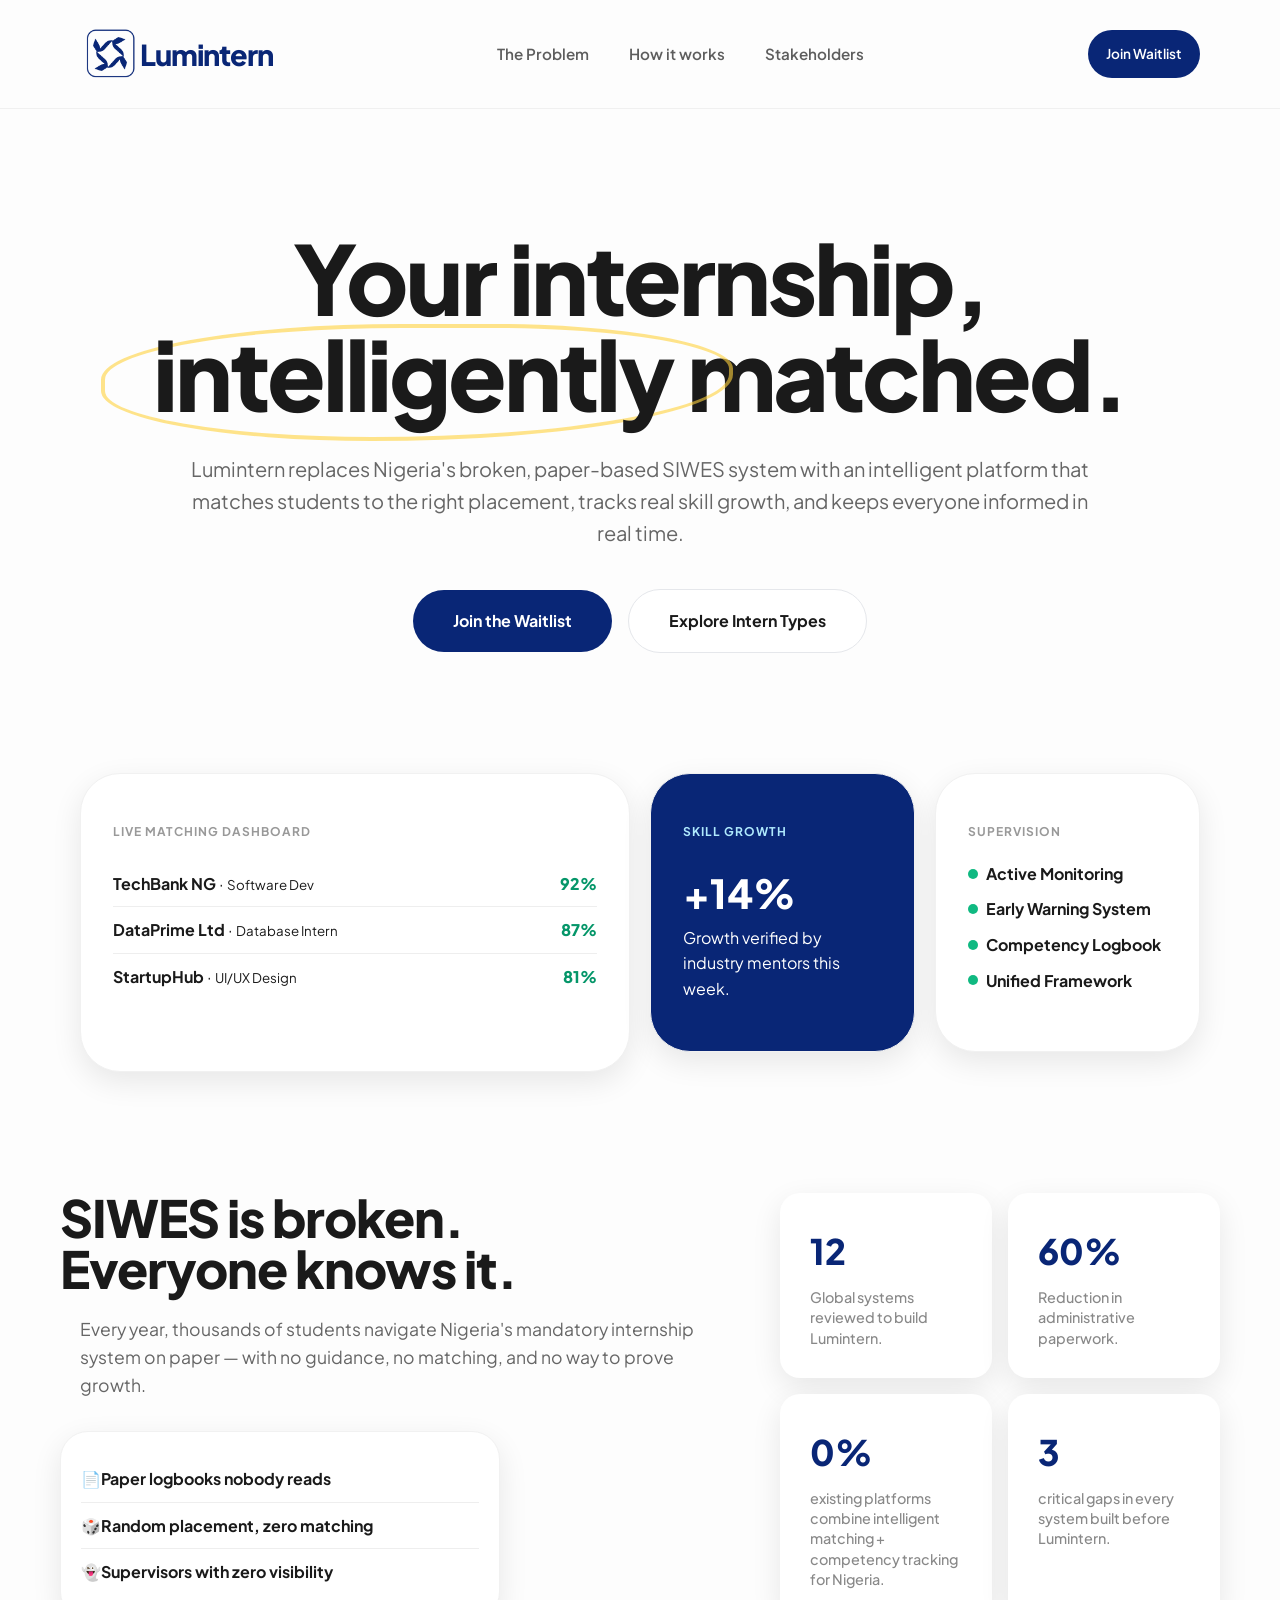
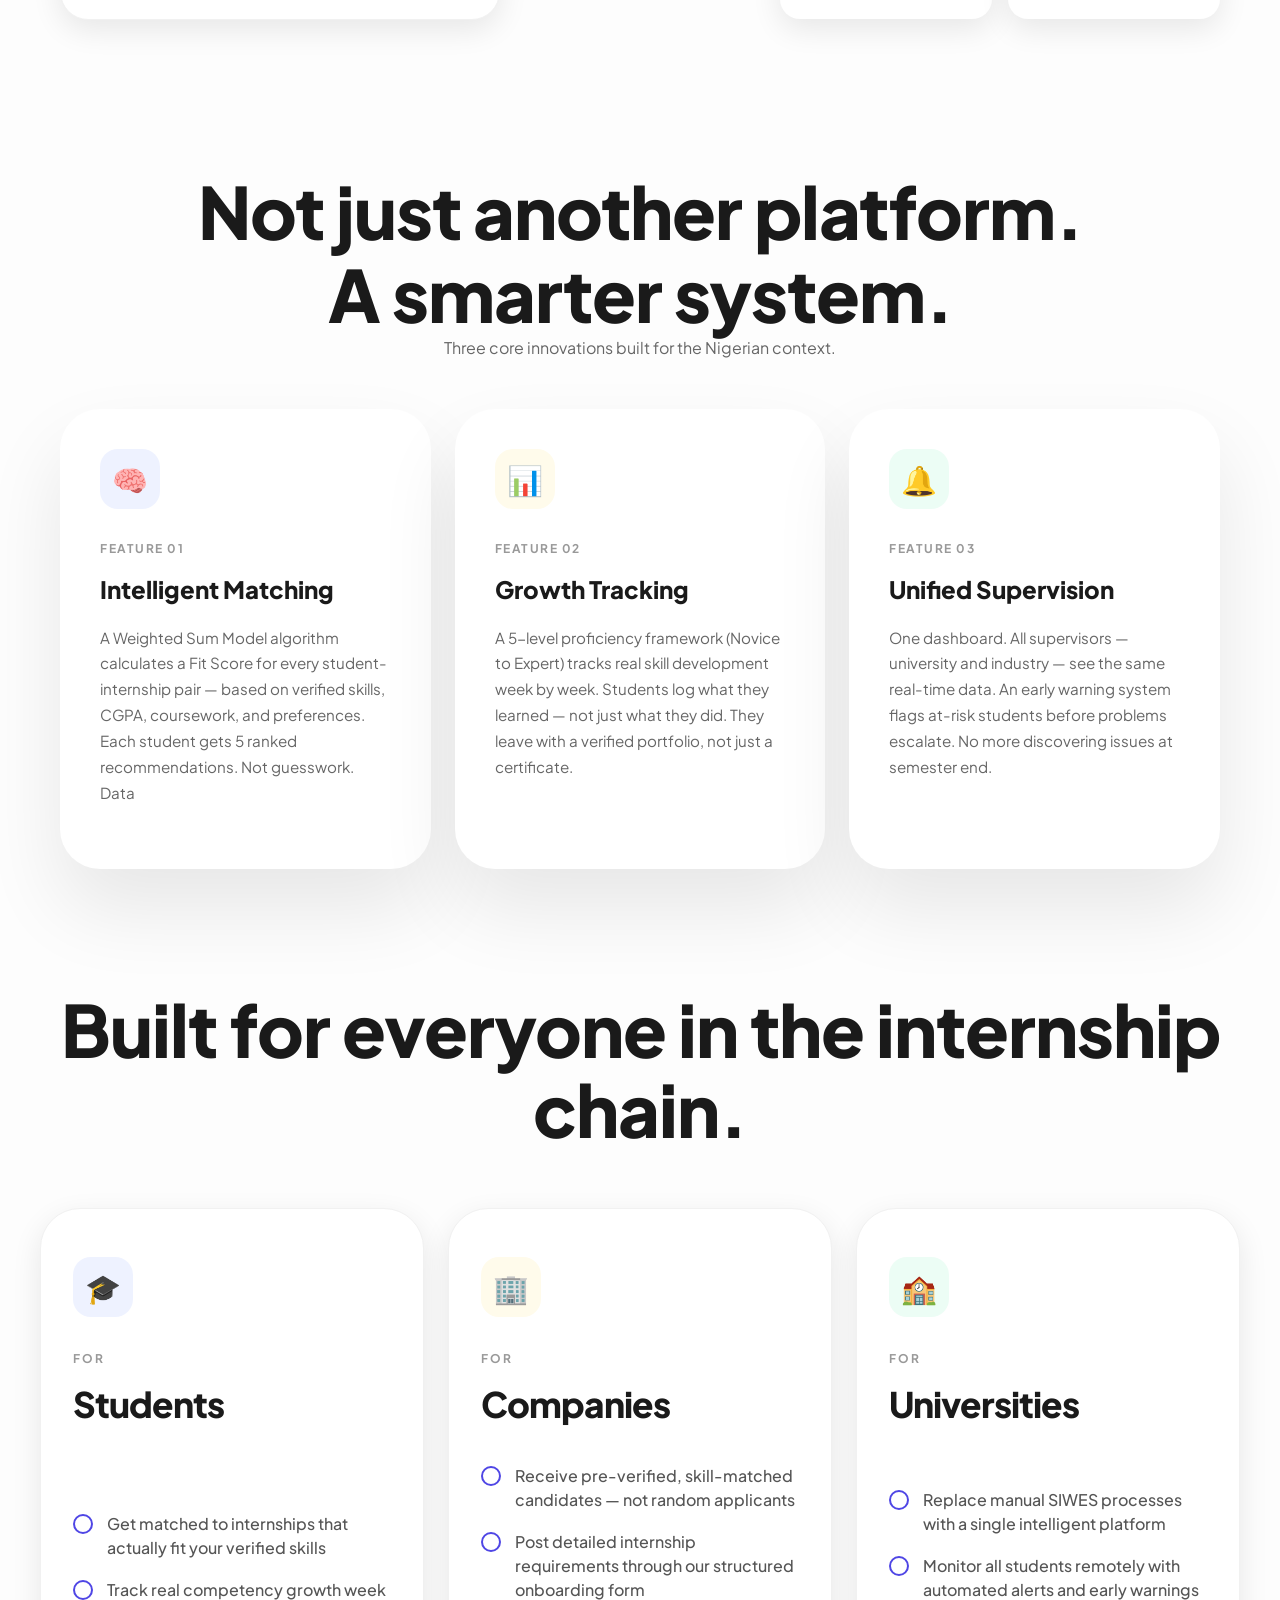
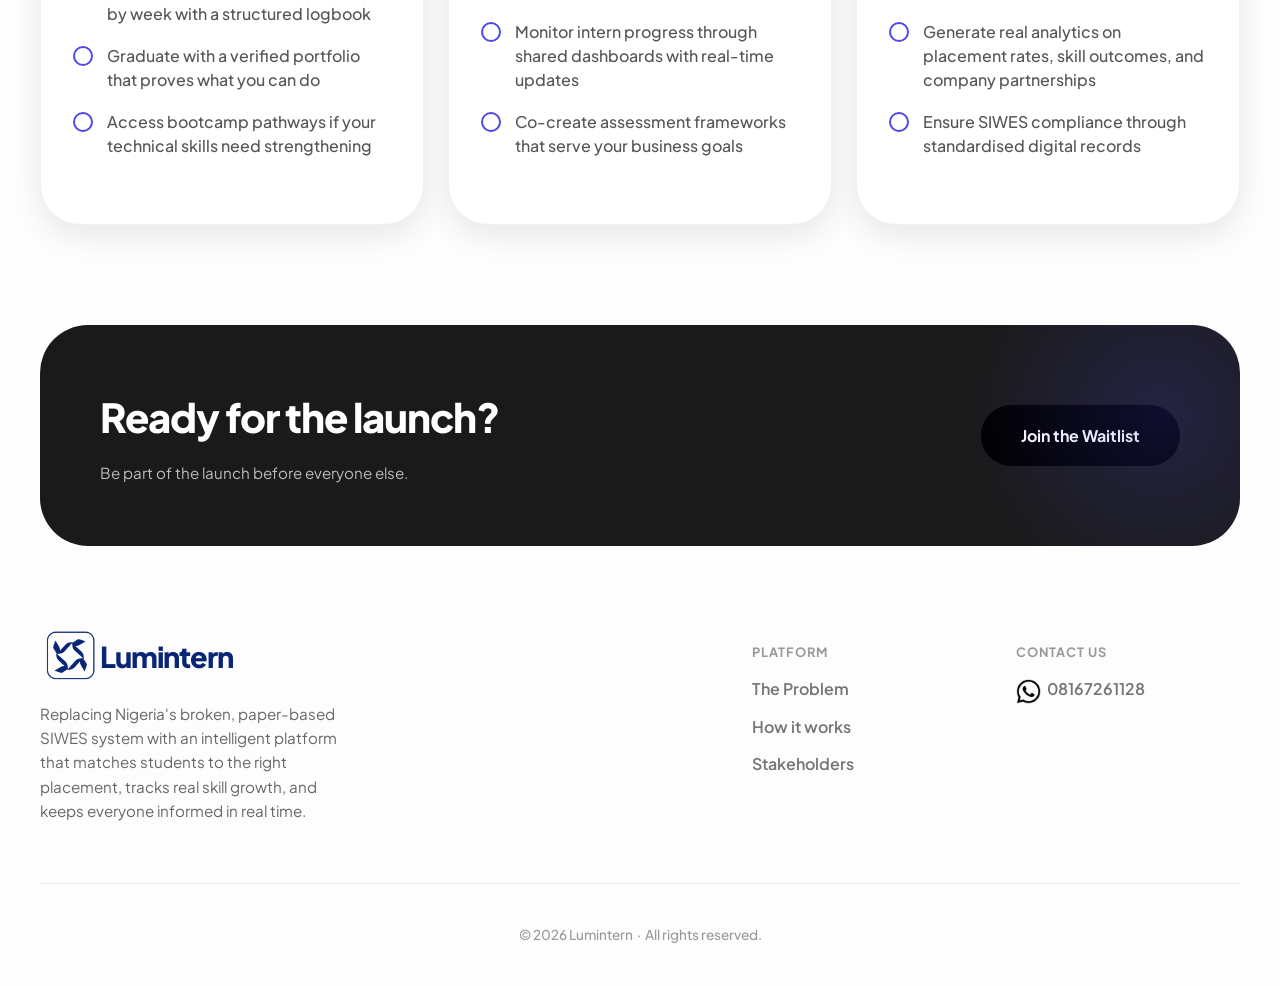
==== commit 25ce79de: "Fixed button issue in index file" ====
--- a/index.html
+++ b/index.html
@@ -430,6 +430,8 @@
 
         .waitlist-form {
             display: flex;
+            flex: 1;
+            justify-items: flex-end;
             flex-direction: column;
             gap: 12px;
             width: 100%;
@@ -964,11 +966,12 @@
             /* Footer */
             .waitlist-card {
                 flex-direction: row;
+                justify-content: space-between;
                 text-align: left;
                 padding: 52px 48px;
                 gap: 32px;
             }
-            .waitlist-form { flex-direction: row; align-items: center; }
+            .waitlist-form { flex-direction: row; align-items: center; margin-left: auto; flex: 1; justify-content: flex-end;}
             .waitlist-form input { max-width: 260px; }
             .btn-submit { width: auto; padding: 18px 28px; }
             .footer-container { padding: 0 36px; }
@@ -1021,7 +1024,7 @@
             .card h3 { font-size: 2rem; margin: 0 0 30px 0; }
             .icon-wrap { margin-bottom: 30px; }
 
-            .waitlist-card { padding: 56px 56px; gap: 40px; }
+            .waitlist-card { padding: 56px 56px; gap: 40px; justify-content: flex-end; }
             .waitlist-content h2 { font-size: 2.2rem; }
             .waitlist-form input { max-width: 300px; }
             .footer-container { padding: 0 40px; }
@@ -1088,9 +1091,6 @@
                 border-radius: 48px;
                 gap: 40px;
                 margin-bottom: 80px;
-                display: flex;
-            justify-items: space-between;
-            align-items: center;
             }
             .waitlist-content h2 { font-size: 2.5rem; }
             .waitlist-form input { max-width: none; flex: 1; padding: 18px 24px; font-size: 1rem; }
